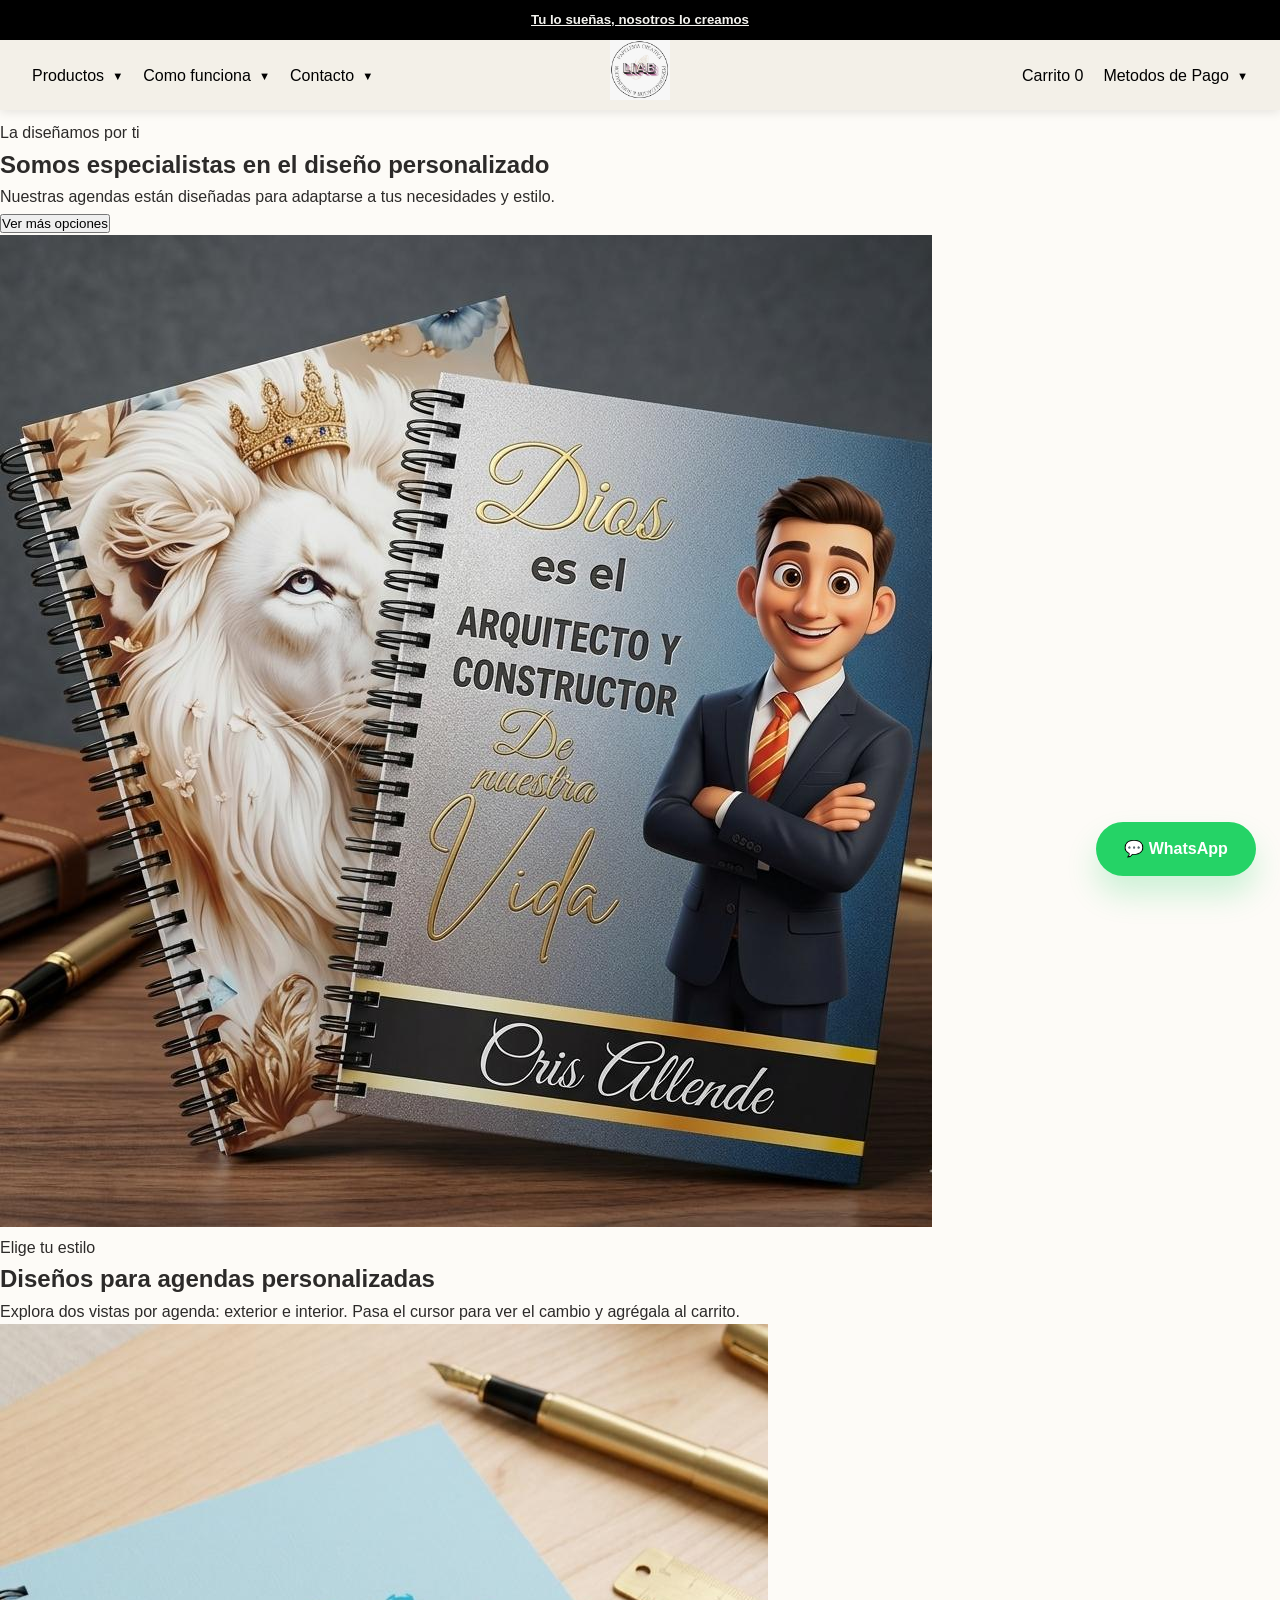
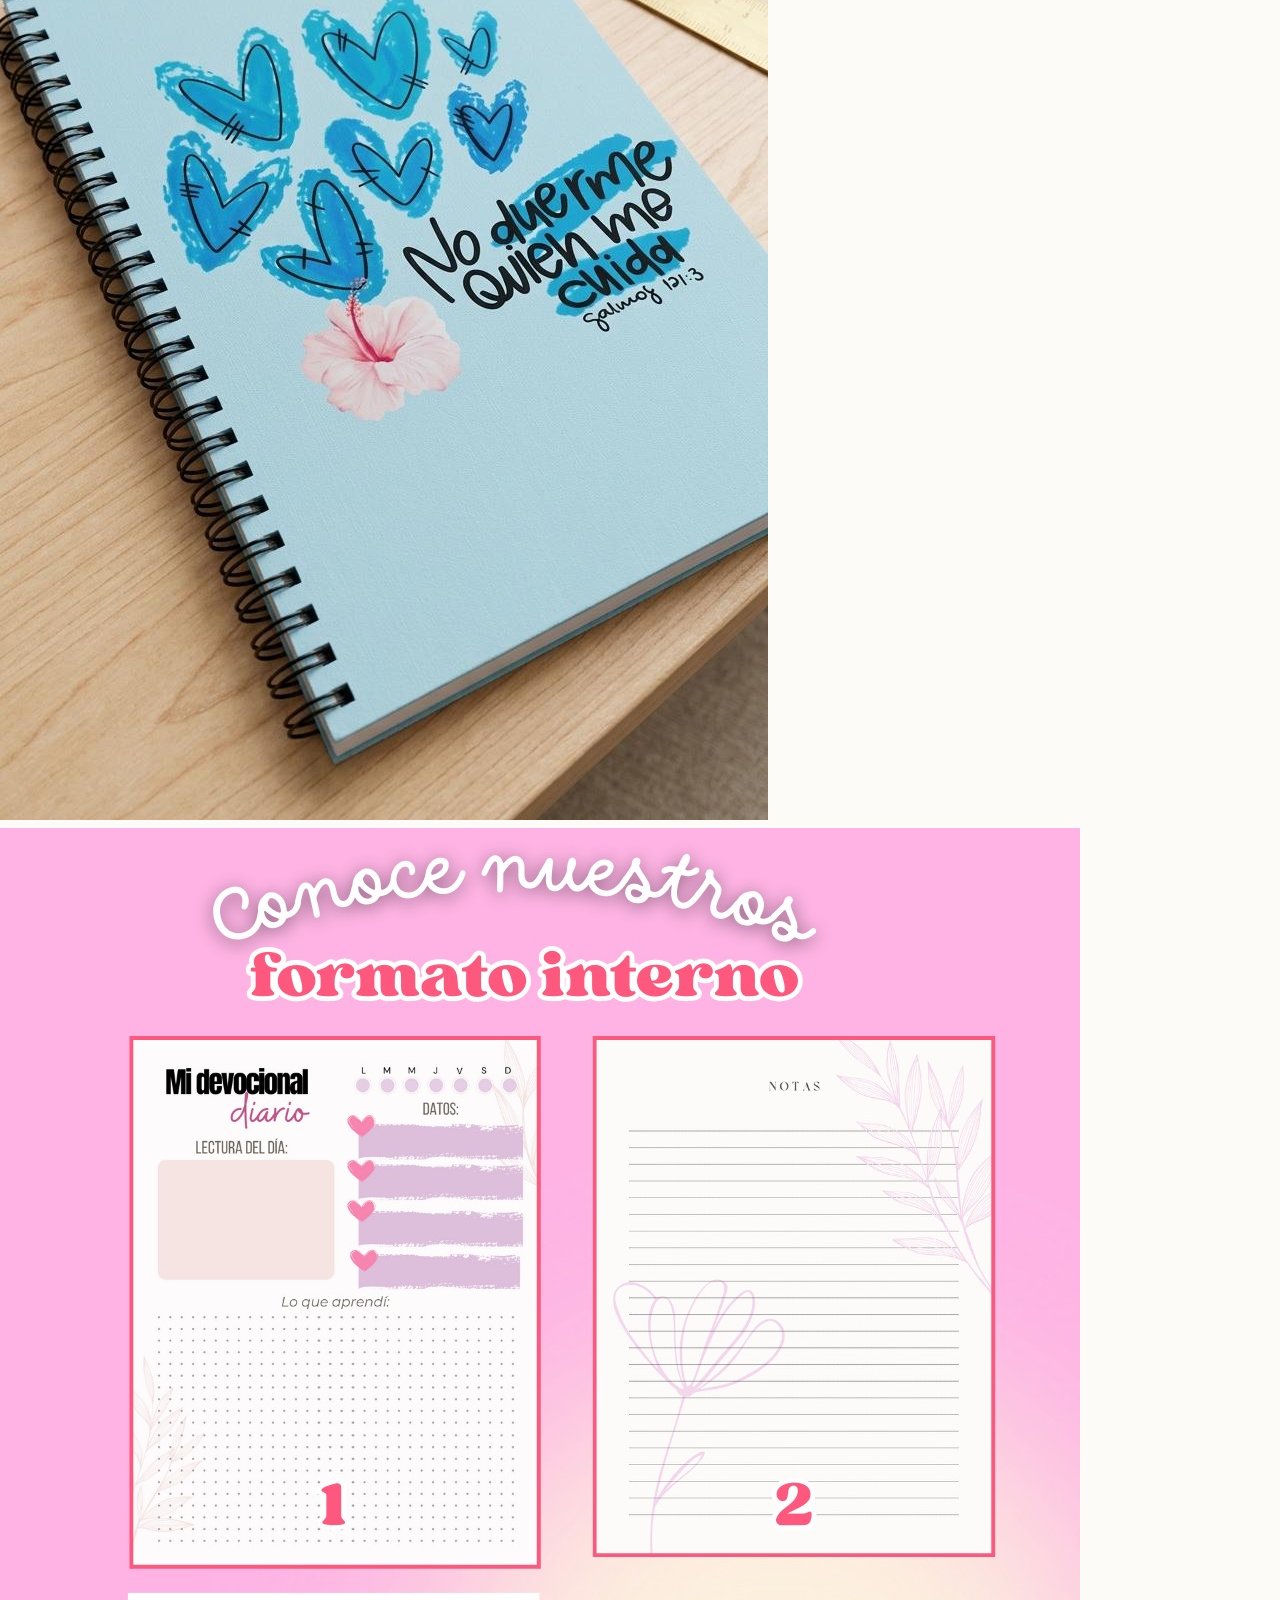
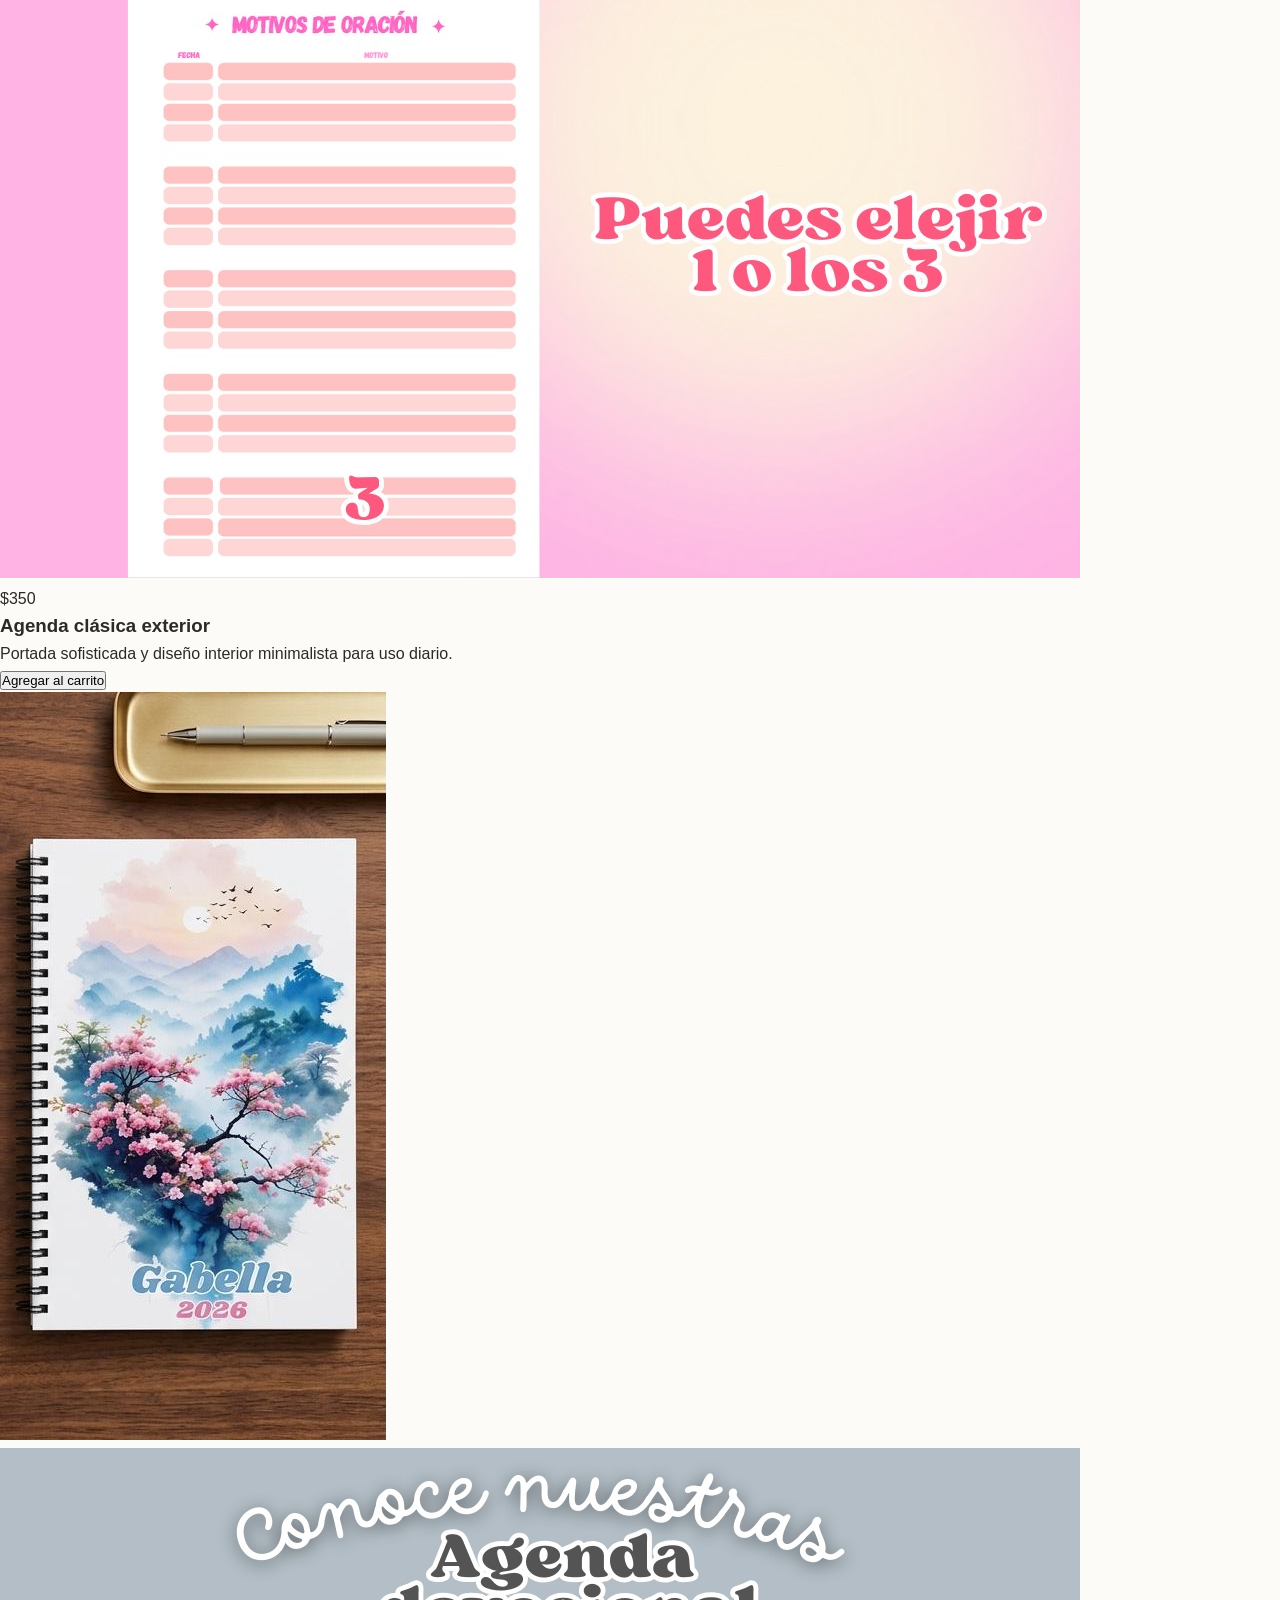
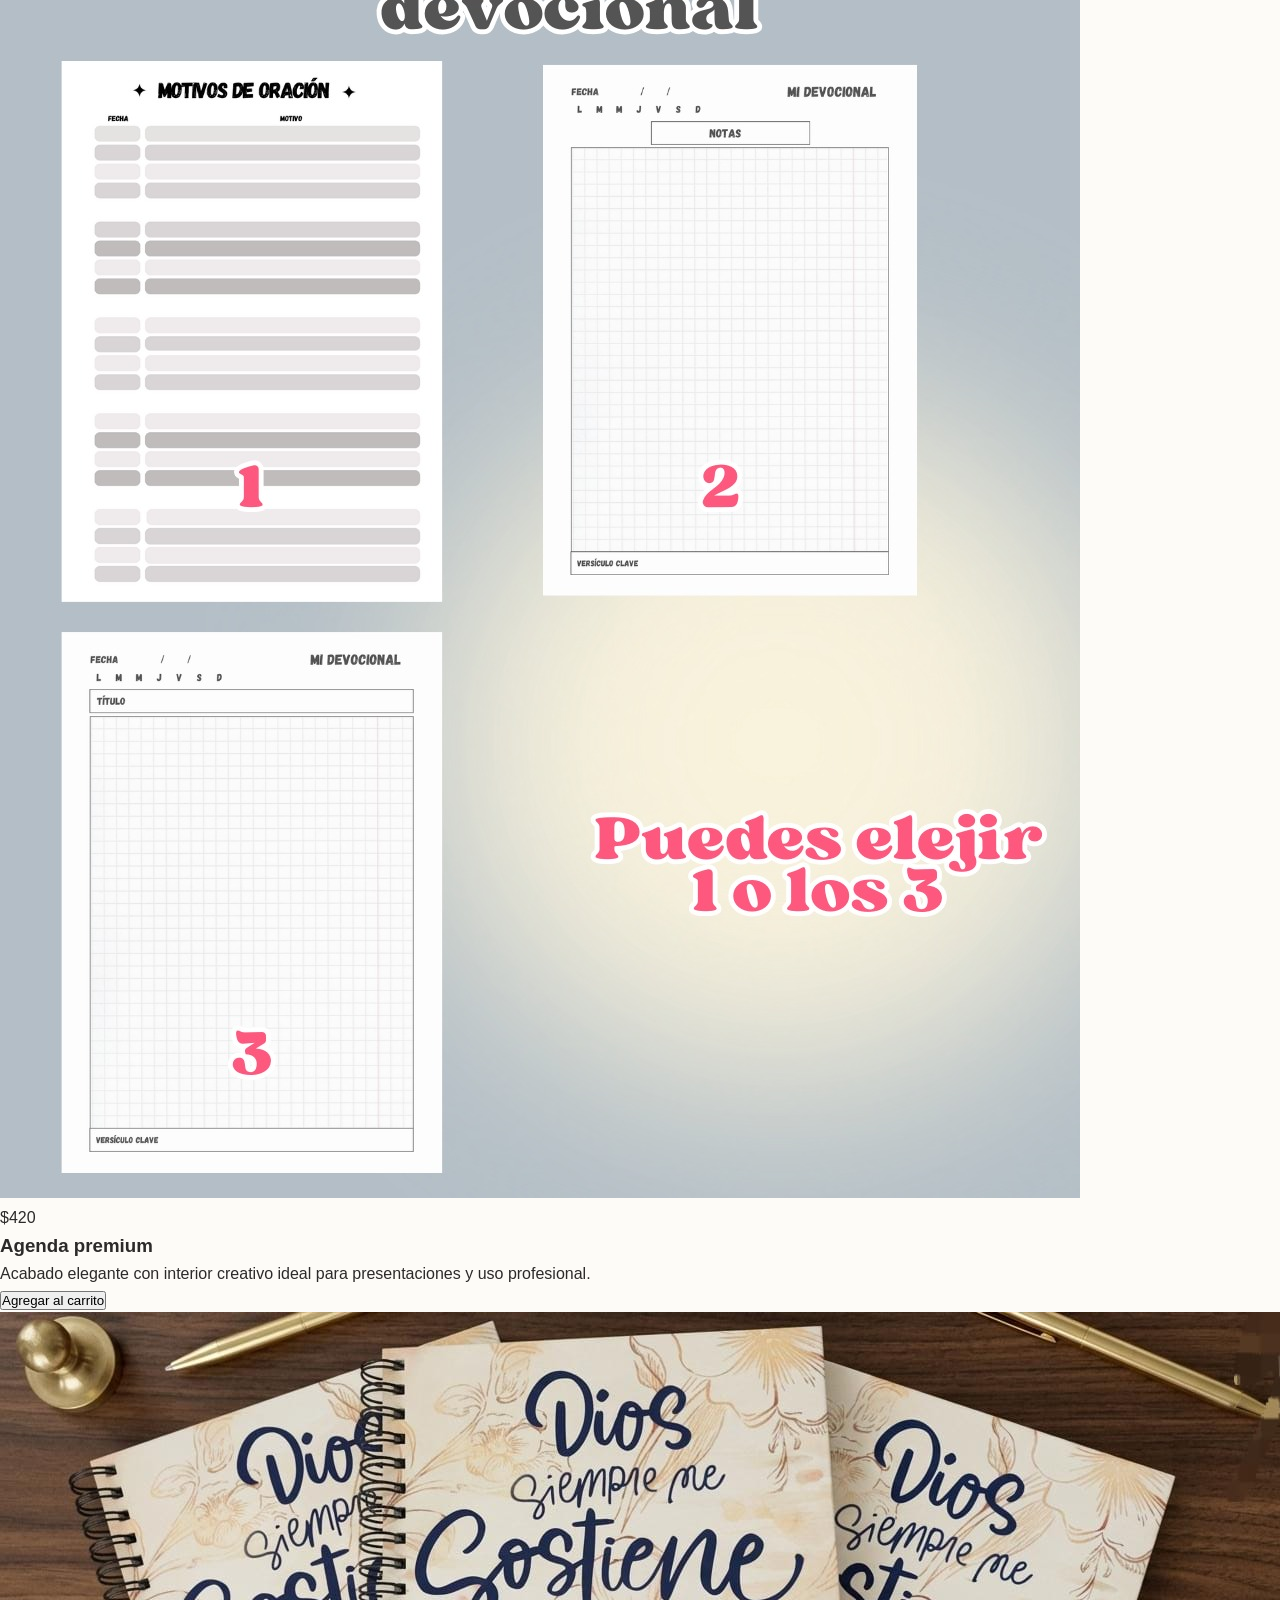
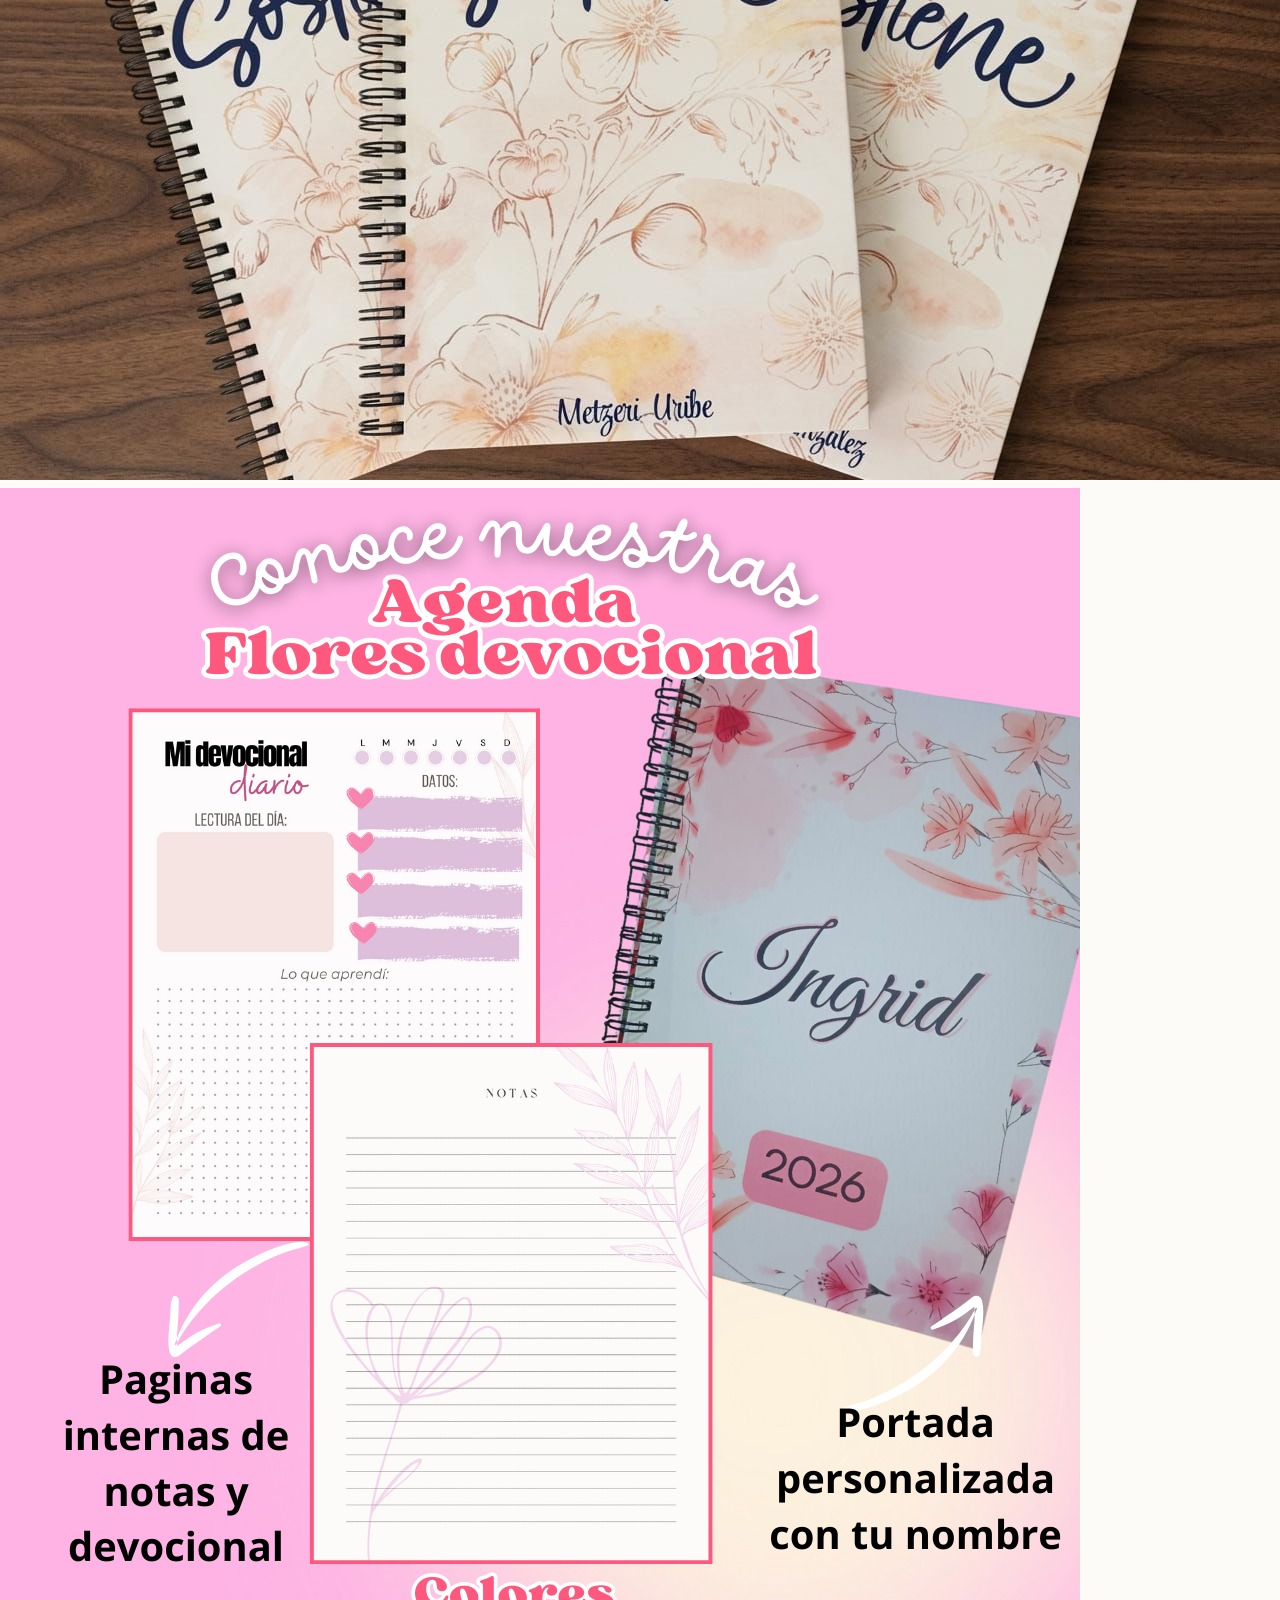
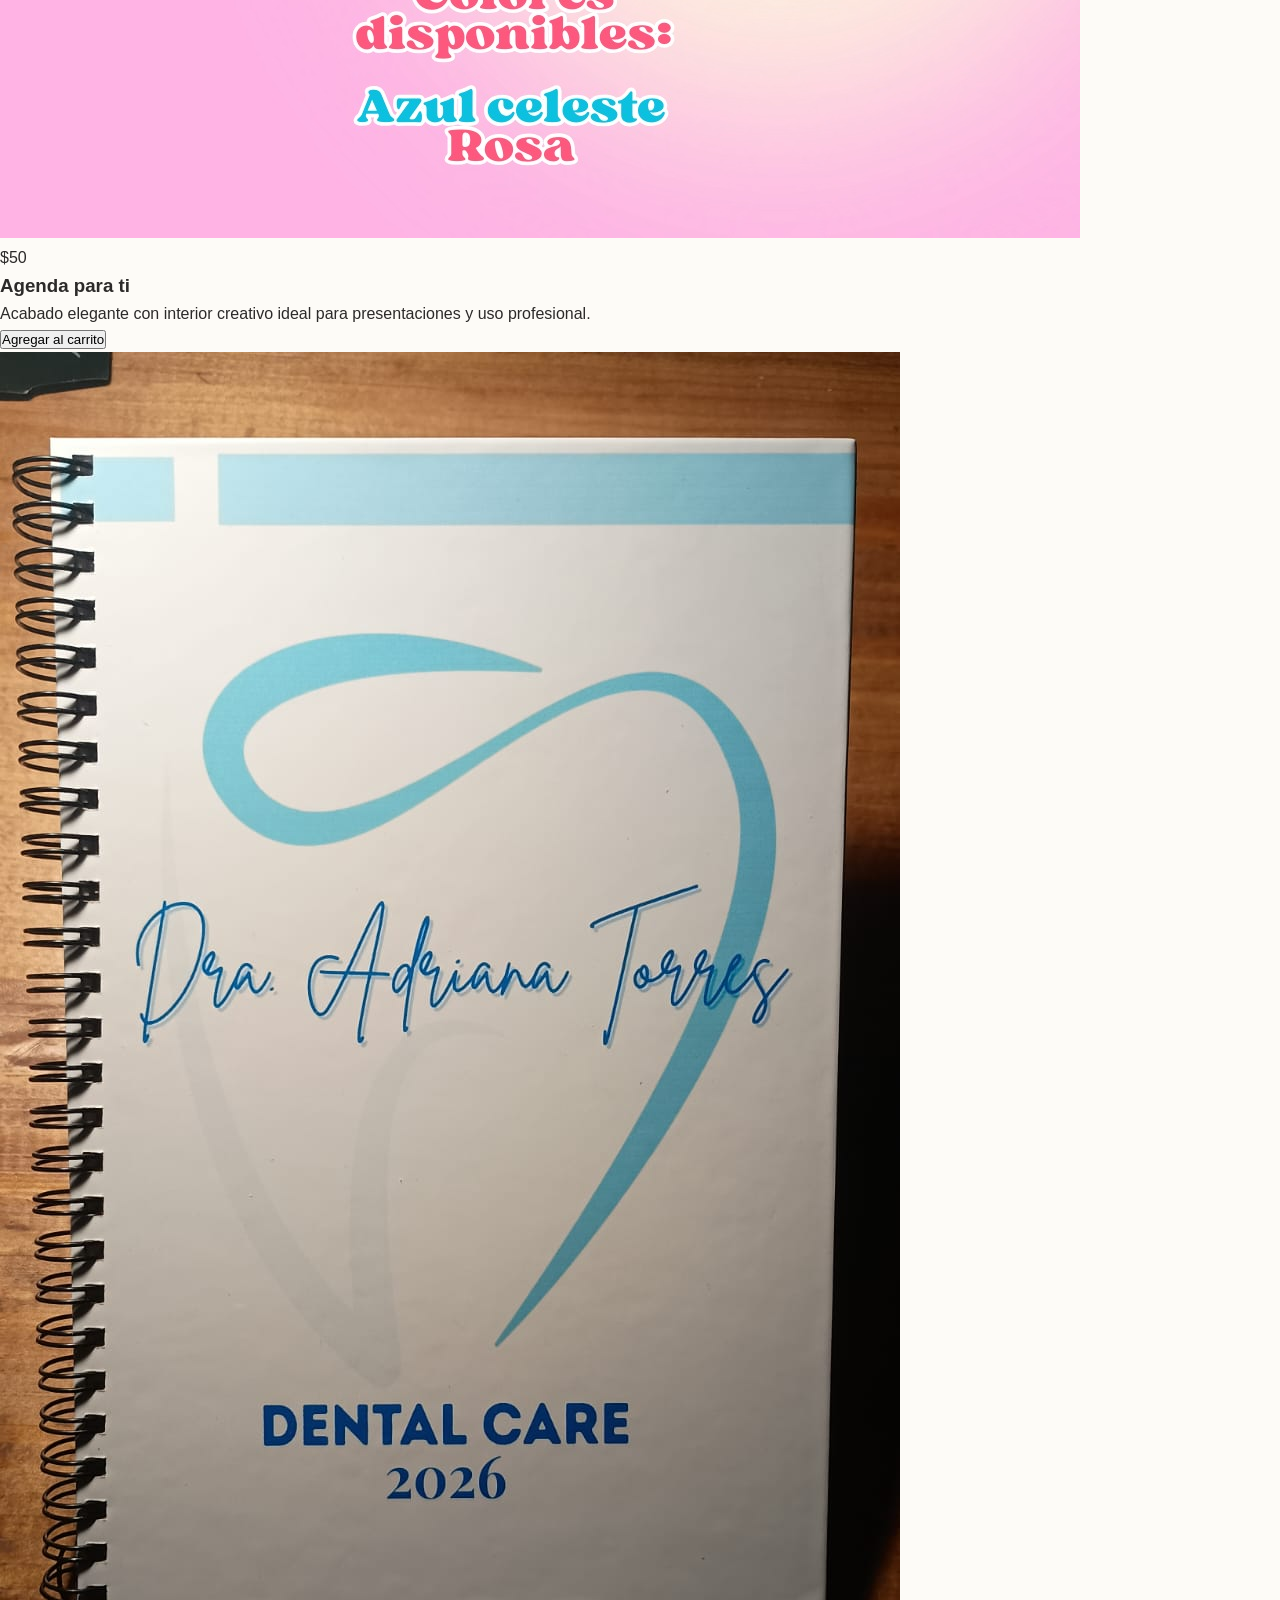
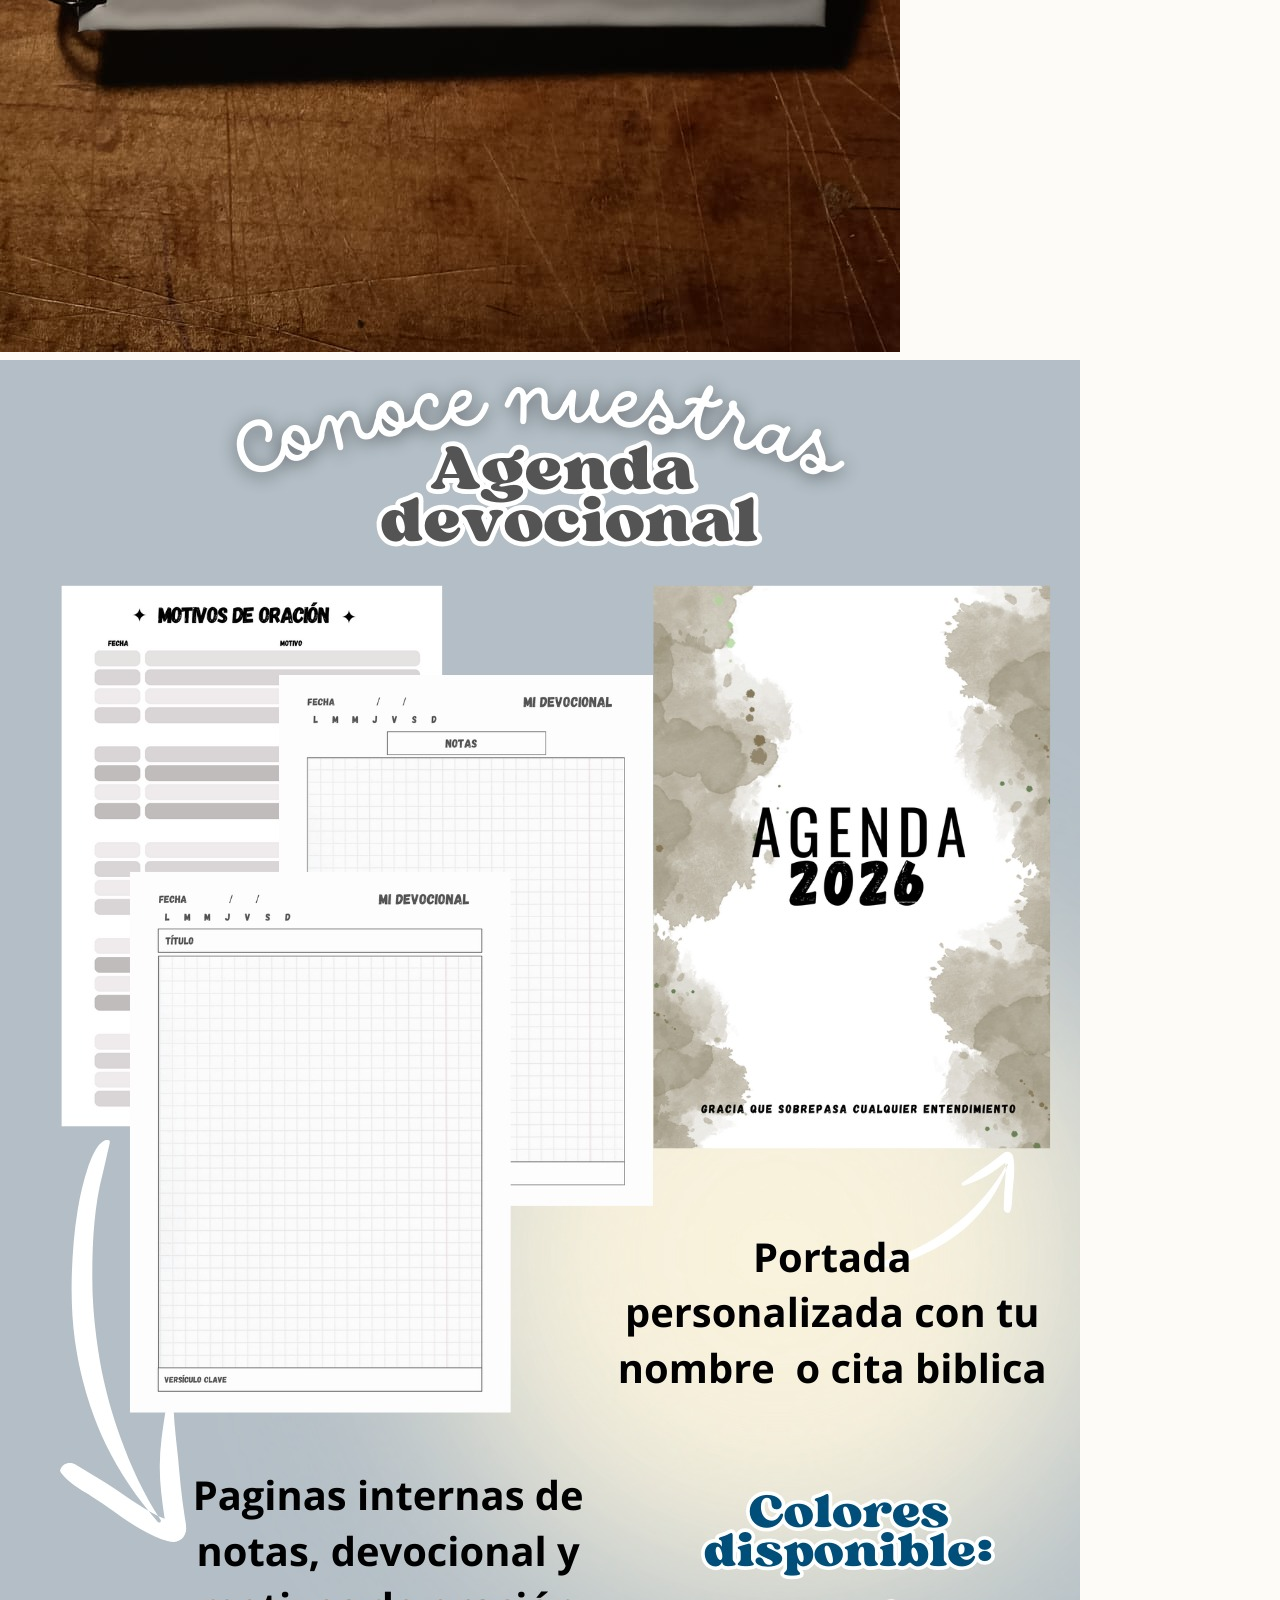
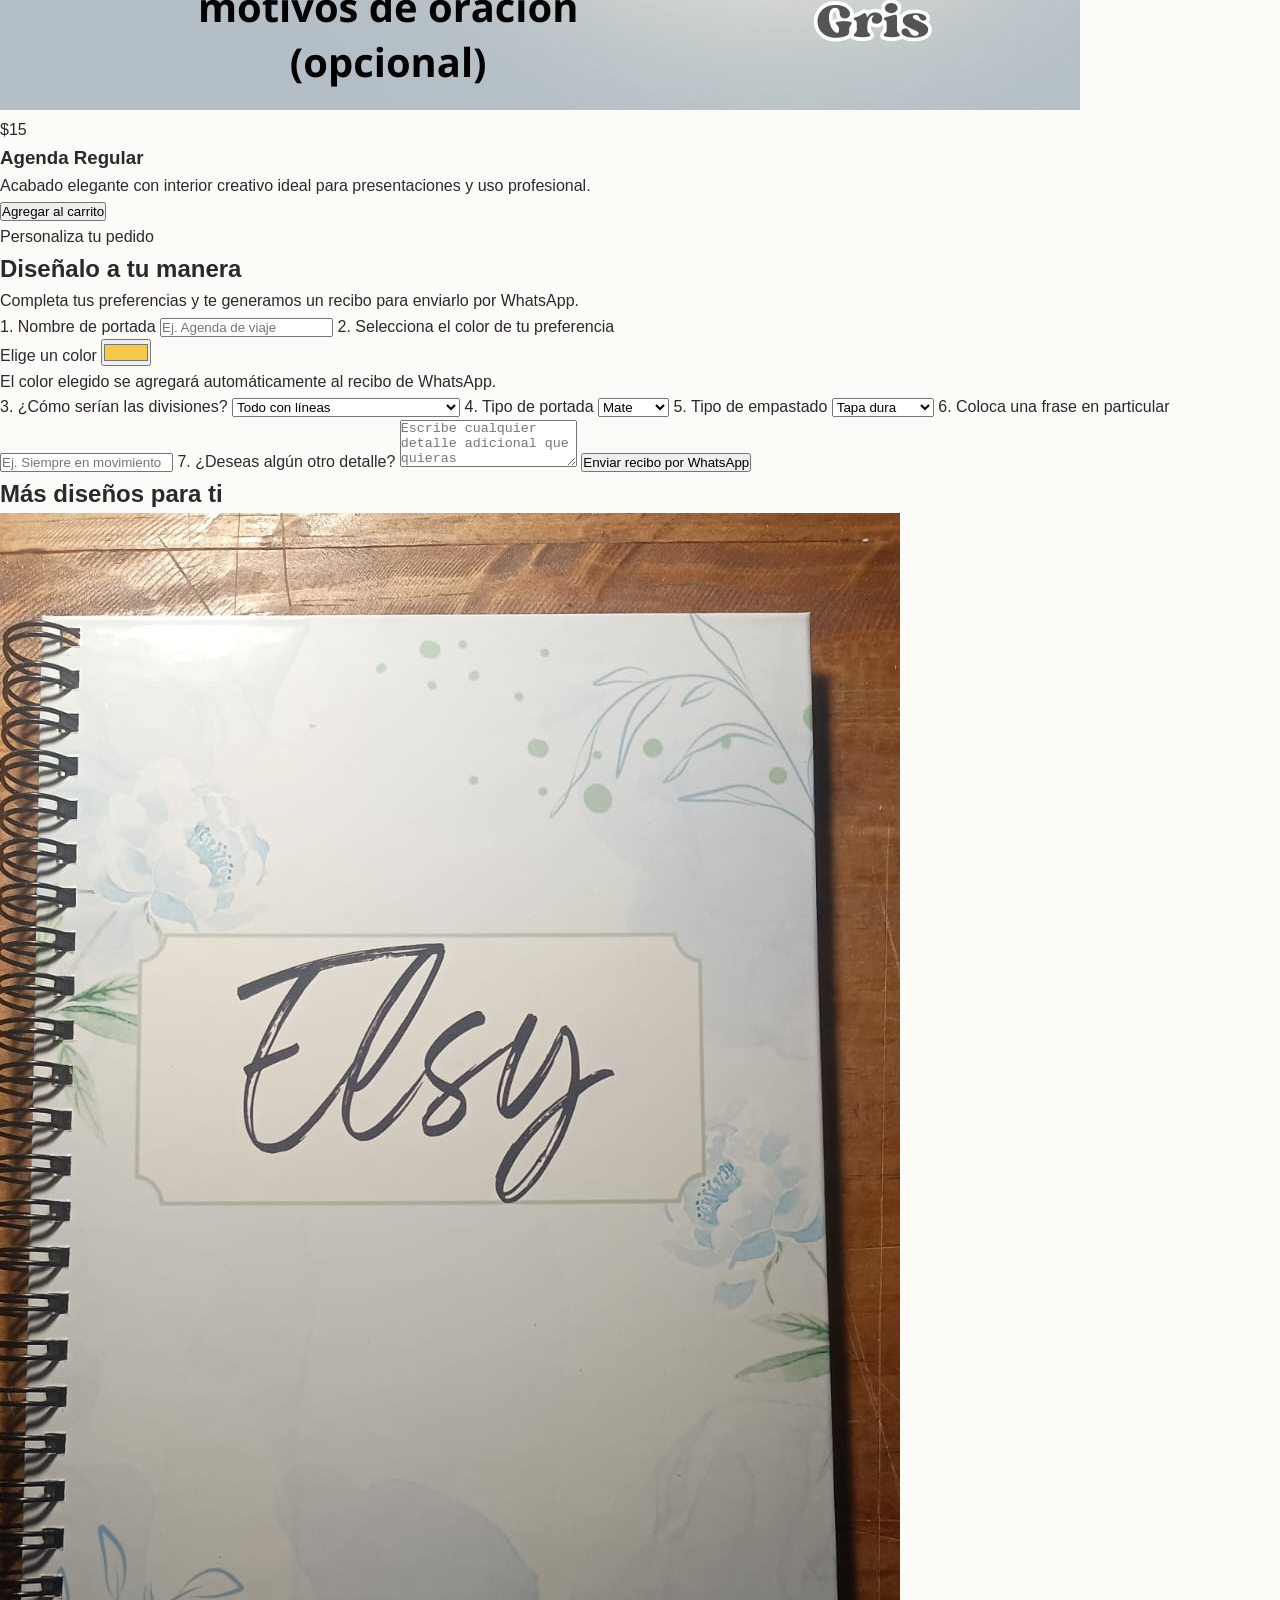
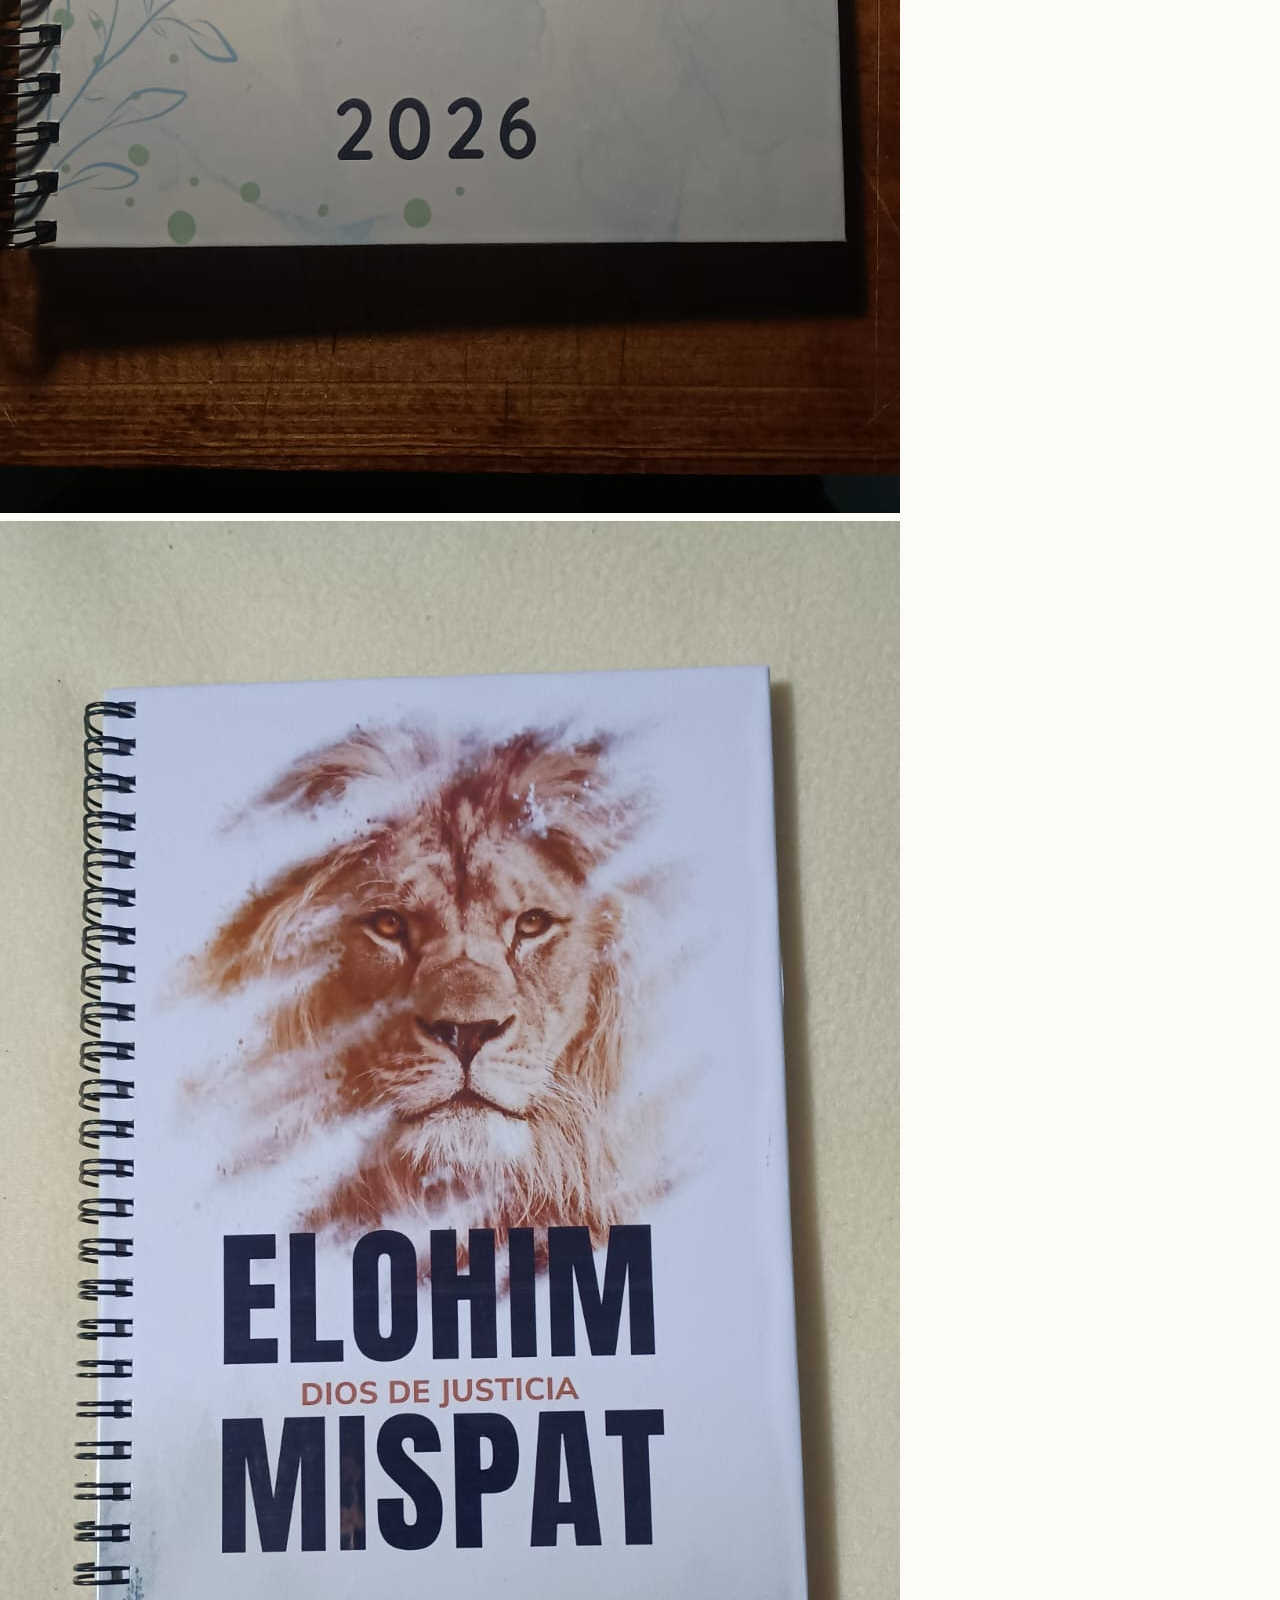
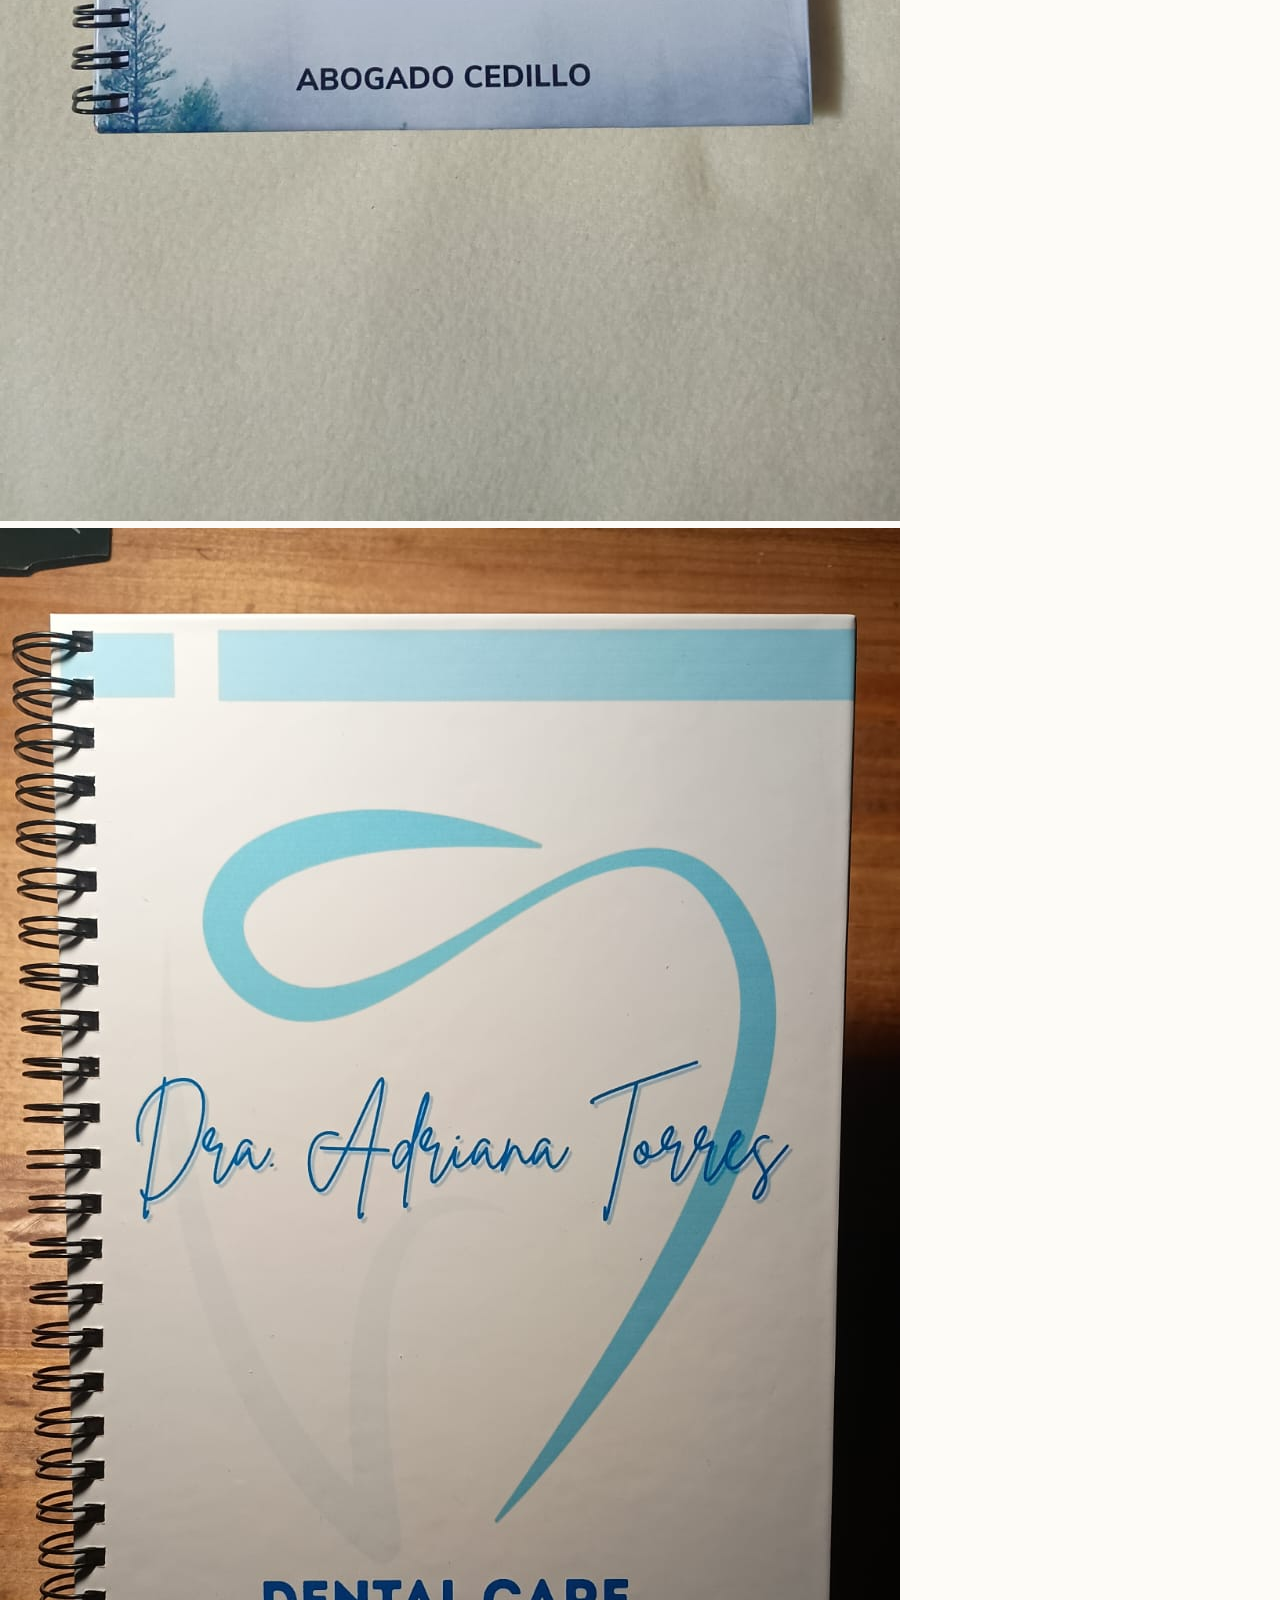
==== agendas.html @ bcb2a898 "Add files via upload" ====
<!DOCTYPE html>
<html lang="en">
<head>
    <meta charset="UTF-8">
    <meta name="viewport" content="width=device-width, initial-scale=1.0">
    <title>Tienda Liab-Agendas</title>
    <link rel="stylesheet" href="style.css">
    <link rel="icon" type="image/x-icon" href="imagen/logo tienda.jpeg">
</head>
<body>

    <section class="envio">
        <h5><u>Tu lo sueñas, nosotros lo creamos</u></h5>
    </section>
    <header>
        <nav class="navbar">
            <ul class="nav-menu nav-left">
                <li class="dropdown">
                    <a href="" class="dropdown-toggle">Productos</a>
                    <ul class="dropdown-menu">
                        <li><a href="agendas.html">Agenda</a></li>
                        <li><a href="">Tazas</a></li>
                        <li><a href="">Bolsos  tipo totter</a></li>
                        <li><a href="">Sobres</a></li>
                        <li><a href="">Playeras</a></li>
                        <li><a href="">Rompecabezas</a></li>
                        <li><a href="">Termos</a></li>
                        <li><a href="">Llaveros</a></li>
                        <li><a href="">folders</a></li>
                        <li><a href="">Producto</a></li>
                        <li><a href="">Entres Otras cosas</a></li>
                        
                    </ul>
                </li>

                <li class="dropdown">
                    <a href="" class="dropdown-toggle">Como funciona</a>
                    <ul class="dropdown-menu">
                        <li><a href="">Preguntas frecuentes</a></li>
                        <li><a href="">Cómo comprar</a></li>
                        <li><a href="">Productos</a></li>
                        <li><a href=""></a></li>
                    </ul>
                </li>

                <li class="dropdown">
                    <a href="" class="dropdown-toggle">Contacto</a>
                    <ul class="dropdown-menu">
                        <li><a href="">Productos</a></li>
                        <li><a href="">Redes sociales</a></li>
                        <li><a href="">Contactanos</a></li>
                    </ul>
                </li>
            </ul>

            <button class="menu-toggle" aria-label="Abrir menú">☰</button>

            <div class="nav-logo">
                <a href="index.html"><img src="imagen/logo tienda.jpeg" alt=""></a>
            </div>

            <ul class="nav-menu nav-right">
                <li class="dropdown">
                    <a href="#carrito" onclick="mostrarCarrito()"><i class="fas fa-shopping-cart"></i> Carrito <span id="cart-count" class="cart-count">0</span></a></li>
                </li>

                <li class="dropdown">
                    <a href="" class="dropdown-toggle">Metodos de Pago</a>
                    <ul class="dropdown-menu">
                        <li><a href="">Paypal</a></li>
                        <li><a href="">Tarjeta de credito</a></li>
                        <li><a href="">transferencia bancaria</a></li>
                    </ul>
                </li>
            </ul>
        </nav>
    </header>

    <section class="hero" id="inicio">
            <div class="hero-content">
                <p>La diseñamos por ti</p>
                <h1>Somos especialistas en el diseño personalizado</h1>
                <p>Nuestras agendas están diseñadas para adaptarse a tus necesidades y estilo.</p>
                <button type="button" onclick="document.getElementById('diseñalo-a-tu-manera').scrollIntoView({behavior:'smooth'})">Ver más opciones</button>
            </div>
            <div class="hero-image">
                <img src="imagen/portada agendas.jpeg" alt="Portada de agendas">
            </div>
    </section>
    
    <section class="agenda-custom-section" id="diseñalo-a-tu-manera">
        <div class="agenda-layout">
            <article class="agenda-showcase-card">
                <div class="section-heading">
                    <p class="eyebrow">Elige tu estilo</p>
                    <h2>Diseños para agendas personalizadas</h2>
                    <p>Explora dos vistas por agenda: exterior e interior. Pasa el cursor para ver el cambio y agrégala al carrito.</p>
                </div>

                <div class="agenda-cards-grid">
                    <article class="agenda-card">
                        <div class="agenda-visual">
                            <img class="agenda-front" src="imagen/agen1.jpeg" alt="Diseño exterior de agenda">
                            <img class="agenda-back" src="imagen/t1.jpeg" alt="Diseño interior de agenda">
                        </div>
                        <div class="agenda-card-body">
                            <span class="agenda-tag">$350</span>
                            <h3>Agenda clásica exterior</h3>
                            <p>Portada sofisticada y diseño interior minimalista para uso diario.</p>
                            <button type="button" onclick="agregarAlCarrito('Agenda clásica exterior', 35)">Agregar al carrito</button>
                        </div>
                    </article>

                    <article class="agenda-card">
                        <div class="agenda-visual">
                            <img class="agenda-front" src="imagen/agen 2.jpeg" alt="Diseño exterior de agenda premium">
                            <img class="agenda-back" src="imagen/t2.jpeg" alt="Diseño interior de agenda premium">
                        </div>
                        <div class="agenda-card-body">
                            <span class="agenda-tag">$420</span>
                            <h3>Agenda premium</h3>
                            <p>Acabado elegante con interior creativo ideal para presentaciones y uso profesional.</p>
                            <button type="button" onclick="agregarAlCarrito('Agenda premium', 42)">Agregar al carrito</button>
                        </div>
                    </article>
                    <article class="agenda-card">
                        <div class="agenda-visual">
                            <img class="agenda-front" src="imagen/agen 3.jpeg" alt="Diseño exterior de agenda premium">
                            <img class="agenda-back" src="imagen/t3.jpeg" alt="Diseño interior de agenda premium">
                        </div>
                        <div class="agenda-card-body">
                            <span class="agenda-tag">$50</span>
                            <h3>Agenda para ti</h3>
                            <p>Acabado elegante con interior creativo ideal para presentaciones y uso profesional.</p>
                            <button type="button" onclick="agregarAlCarrito('Agenda para ti', 5)">Agregar al carrito</button>
                        </div>
                    </article>
                    <article class="agenda-card">
                        <div class="agenda-visual">
                            <img class="agenda-front" src="imagen/ag4.jpeg" alt="Diseño exterior de agenda premium">
                            <img class="agenda-back" src="imagen/t5.jpeg" alt="Diseño interior de agenda premium">
                        </div>
                        <div class="agenda-card-body">
                            <span class="agenda-tag">$15</span>
                            <h3>Agenda Regular</h3>
                            <p>Acabado elegante con interior creativo ideal para presentaciones y uso profesional.</p>
                            <button type="button" onclick="agregarAlCarrito('Agenda regular', 15)">Agregar al carrito</button>
                        </div>
                    </article>
                </div>
            </article>

            <aside class="agenda-form-card">
                <div class="section-heading">
                    <p class="eyebrow">Personaliza tu pedido</p>
                    <h2>Diseñalo a tu manera</h2>
                    <p>Completa tus preferencias y te generamos un recibo para enviarlo por WhatsApp.</p>
                </div>

                <form id="agenda-personalizada-form" class="custom-form" onsubmit="generarReciboPersonalizado(event)">
                    <label>1. Nombre de portada
                        <input type="text" id="nombre-portada" placeholder="Ej. Agenda de viaje" required>
                    </label>

                    <label>2. Selecciona el color de tu preferencia</label>
                    <div class="color-grid" id="color-grid">
                        <label class="color-picker-card">
                            <span>Elige un color</span>
                            <input type="color" id="color-preferencia-input" value="#F7C948" aria-label="Selector de color">
                        </label>
                    </div>
                    <p class="color-help">El color elegido se agregará automáticamente al recibo de WhatsApp.</p>
                    <input type="hidden" id="color-preferencia" value="#F7C948">

                    <label>3. ¿Cómo serían las divisiones?
                        <select id="tipo-divisiones" required>
                            <option value="Todo con líneas">Todo con líneas</option>
                            <option value="Mitad con líneas y mitad con notas">Mitad con líneas y mitad con notas</option>
                            <option value="Todo con notas">Todo con notas</option>
                        </select>
                    </label>

                    <label>4. Tipo de portada
                        <select id="tipo-portada" required>
                            <option value="Mate">Mate</option>
                            <option value="Brillante">Brillante</option>
                        </select>
                    </label>

                    <label>5. Tipo de empastado
                        <select id="tipo-empastado" required>
                            <option value="Tapa dura">Tapa dura</option>
                            <option value="Tapa brillante">Tapa brillante</option>
                        </select>
                    </label>

                    <label>6. Coloca una frase en particular
                        <input type="text" id="frase-portada" placeholder="Ej. Siempre en movimiento" required>
                    </label>

                    <label>7. ¿Deseas algún otro detalle?
                        <textarea id="detalle-extra" rows="3" placeholder="Escribe cualquier detalle adicional que quieras"></textarea>
                    </label>

                    <button type="submit" class="submit-btn">Enviar recibo por WhatsApp</button>
                </form>
            </aside>
        </div>
    </section>

    <section class="carrusel">
            <h2>Más diseños para ti</h2>
            <div class="carrusel-container">
                <div class="carrusel-track">
                    <div class="carrusel-group">
                        <img src="imagen/ag1.jpeg" alt="Marca 1">
                        <img src="imagen/ag2.jpeg" alt="Marca 2">
                        <img src="imagen/ag4.jpeg" alt="Marca 3">
                        <img src="imagen/ag7.jpeg" alt="marca 4">
                        <img src="imagen/aga10.jpeg" alt="marca 5">
                        <img src="imagen/agen 2.jpeg" alt="marca 6">
                        <img src="imagen/agen 3.jpeg" alt="marca 7">
                        <img src="imagen/agen1.jpeg" alt="marca 8">
                        <img src="imagen/portada agendas.jpeg" alt="marca 9">
                    </div>
                    <div class="carrusel-group" aria-hidden="true">
                        <img src="imagen/ag1.jpeg" alt="Marca 1 copia">
                        <img src="imagen/ag2.jpeg" alt="Marca 2 copia">
                        <img src="imagen/ag4.jpeg" alt="Marca 3 copia">
                        <img src="imagen/ag7.jpeg" alt="marca 4 copia">
                        <img src="imagen/aga10.jpeg" alt="marca 5 copia">
                        <img src="imagen/agen 2.jpeg" alt="marca 6 copia">
                        <img src="imagen/agen 3.jpeg" alt="marca 7 copia">
                        <img src="imagen/agen1.jpeg" alt="marca 8 copia">
                        <img src="imagen/portada agendas.jpeg" alt="marca 9 copia">
                    </div>
                </div>
            </div>
    </section>

    <section class="special-request-section">
        <div class="special-request-card">
            <p class="eyebrow">Haz tu solicitud</p>
            <h2>Quieres algo diferente</h2>
            <p>Describe tu idea y adjunta una imagen de referencia. El mensaje se enviará al mismo número de WhatsApp para cotizar tu diseño.</p>

            <form id="peticion-especial-form" class="custom-form" onsubmit="enviarPeticionEspecial(event)">
                <label>Cuéntanos tu petición particular
                    <textarea id="peticion-texto" rows="5" placeholder="Ej. Quiero una agenda con tema floral, con espacio para notas y una portada con letras doradas" required></textarea>
                </label>

                <label>Sube una imagen de referencia
                    <input type="file" id="peticion-imagen" accept="image/*">
                </label>
                <p id="archivo-seleccionado" class="file-note">Ningún archivo seleccionado.</p>

                <button type="submit" class="submit-btn">Enviar petición por WhatsApp</button>
            </form>
        </div>
    </section>

    <footer class="professional-footer" id="footer">
        <div class="footer-content">
            <div class="footer-section">
                <h3>Tiendas Liab</h3>
                <p>Todo en estamapados</p>
                <div class="social-links">
                    <a href="#" class="social-link">Facebook</a>
                    <a href="#" class="social-link">Tiktok</a>
                    <a href="https://www.instagram.com/liab_sublipaper?utm_source=ig_web_button_share_sheet&igsh=ZDNlZDc0MzIxNw==" class="social-link">Instagram</a>
                </div>
            </div>
            <div class="footer-section">
                <h3>Enlaces Rápidos</h3>
                <ul>
                    <li><a href="">Inicio</a></li>
                    <li><a href="#promociones">Productos</a></li>
                    <li><a href="#damas">Cómo funciona</a></li>
                    <li><a href="#caballeros">Métodos de Pago</a></li>
                    <li><a href="#carrito" onclick="mostrarCarrito()"><i class="fas fa-shopping-cart"></i> Carrito <span id="cart-count" class="cart-count">0</span></a></li>
                    <li><a href="#footer">Contacto</a></li>
                </ul>
            </div>
            <div class="footer-section">
                <h3>Contacto</h3>
                <ul>
                    <li>📞 +52(4433717845)</li>
                    <li>✉️ @gmail.com</li>
                    <li>📍 Queretaro</li>
                    <li>🕒 Lun-Vie: 9AM-6PM</li>
                </ul>
            </div>
            <div class="footer-section">
                <h3>Newsletter</h3>
                <p>Suscríbete para recibir ofertas exclusivas</p>
                <form class="newsletter-form">
                    <input type="email" placeholder="Tu email" required>
                    <button type="submit">Suscribirse</button>
                </form>
            </div>
        </div>
        <div class="footer-bottom">
            <p>&copy; 2026. todos los derechos reservados | <a href="#">Política de Privacidad</a> | <a href="#">Términos de Servicio</a></p>
        </div>
    </footer>

    <div id="carrito-panel">
        <div class="carrito-content">
            <button class="close-carrito" onclick="cerrarCarrito()">×</button>
            <h2>Carrito de Compras</h2>
            <div id="carrito-items"></div>
            <div class="carrito-footer">
                <label for="direccion-envio">Dirección de envío</label>
                <textarea id="direccion-envio" placeholder="Ingresa tu dirección"></textarea>
                <div class="carrito-total" id="carrito-total">$0.00</div>
                <div class="carrito-actions">
                    <button type="button" onclick="generarRecibo()">Enviar por WhatsApp</button>
                    <button type="button" onclick="vaciarCarrito()">Vaciar carrito</button>
                </div>
            </div>
        </div>
    </div>

    <a href="https://wa.me/524433717845?text=Hola%20quiero%20hacer%20una%20compra" class="whatsapp-float" target="_blank" rel="noopener noreferrer">💬 WhatsApp</a>

    <script src="script.js"></script>
</body>
</html>
---- style.css ----
* {
    margin: 0;
    padding: 0;
    box-sizing: border-box;
}

html {
    scroll-behavior: smooth;
}

:root {
    --color-fondo: #fdfbf7;
    --color-barra: #f3efe7ee; 
    --color-texto: #2c2a29;
    --color-resaltar: #f5d6ce;
    --color-cta: #ff7b80;
    --color-card: #f4f3ef;
    --color-cta-text: #000000;
    --color-hover: #e8c5c8;
    --color-enlaces: #5d4e60;
    --color-enlaces-hover: #28c709;
    --color-etiquetas: #e2f0cb;
}

body {
    font-family: 'Arial', sans-serif;
    line-height: 1.6;
    color: var(--color-texto);
    background-color: var(--color-fondo);
    padding-top: 120px;
}

.container {
    max-width: 1200px;
    margin: 0 auto;
    padding: 0 20px;
}

.envio {
    background-color: var(--color-cta-text);
    display: flex;
    color: var(--color-card);
    justify-content: center;
    align-items: center;
    text-align: center;
    height: 40px;
    position: fixed;
    top: 0;
    left: 0;
    width: 100%;
    z-index: 200;
    padding: 0 20px;
    transition: transform 0.3s ease;
}

.envio.oculto {
    transform: translateY(-100%);
}

/* Contenedor Principal de la Barra de Navegación */
.navbar {
    display: flex;
    justify-content: space-between;
    align-items: center;
    background-color: var(--color-barra);
    padding: 0 2rem;
    height: 70px;
    position: relative;
    box-shadow: 0 2px 10px rgba(0, 0, 0, 0.1);
    flex-wrap: wrap;
    row-gap: 0.75rem;
}

/* Estilos de las listas (Menús) */
.nav-menu {
    list-style: none;
    display: flex;
    align-items: center;
    gap: 20px;
    flex: 1; /* Permite que los bloques izquierdo y derecho ocupen espacio equitativo */
    flex-wrap: wrap;
}

.nav-left {
    justify-content: flex-start;
}

.nav-right {
    justify-content: flex-end;
}

/* Enlaces principales */
.nav-menu a, .nav-logo a {
    color: black;
    text-decoration: none;
    font-size: 1rem;
    transition: color 0.3s ease;
}

.nav-menu a:hover {
    color: var(--color-enlaces-hover);
}

/* Estilo del Logo (Centro) */
.menu-toggle {
    display: none;
    background: transparent;
    border: 2px solid var(--color-texto);
    color: var(--color-texto);
    border-radius: 12px;
    padding: 0.55rem 0.9rem;
    font-size: 1.2rem;
    cursor: pointer;
    transition: background 0.3s ease, transform 0.2s ease;
}

.menu-toggle:hover,
.menu-toggle:focus {
    background: rgba(0, 0, 0, 0.06);
}

.nav-logo {
    text-align: center;
    flex: 0 0 auto; /* Evita que el logo se encoja o crezca de más */
}

.nav-logo img {
    height: 60px;
    width: 100px;
    object-fit: contain;
}

.nav-logo a {
    font-size: 1.6rem;
    font-weight: bold;
    letter-spacing: 1px;
}

/* --- SISTEMA DESPLEGABLE (DROPDOWN) --- */

/* Contenedor del menú interactivo */
.dropdown {
    position: relative;
    height: 100%;
    display: flex;
    align-items: center;
}

/* Flecha indicadora para los desplegables */
.dropdown-toggle::after {
    content: ' ▼';
    font-size: 0.7rem;
    margin-left: 5px;
    vertical-align: middle;
}

/* Menú oculto por defecto */
.dropdown-menu {
    display: none;
    position: absolute;
    top: 100%; /* Se despliega justo debajo de la barra */
    left: 0;
    background-color: var(--color-barra);
    min-width: auto;
    list-style: none;
    box-shadow: none;
    border-radius: 0;
    z-index: 1000;
    padding: 0.75rem;
    gap: 0.5rem;
    flex-wrap: nowrap;
    overflow-x: auto;
    white-space: nowrap;
}

/* Ajuste fino para el menú desplegable de la derecha (para que no se corte en la pantalla) */
.nav-right .dropdown-menu {
    left: auto;
    right: 0;
}

/* Enlaces de los submenús */
.dropdown-menu li {
    margin: 0;
}

.dropdown-menu li a {
    display: block;
    padding: 10px 14px;
    font-size: 0.9rem;
    border: none;
    border-bottom: none;
    background: transparent;
}

.dropdown-menu li:last-child a {
    border-bottom: none;
}

.dropdown-menu li a:hover {
    background-color: rgba(0,0,0,0.08);
    color: var(--color-enlaces-hover);
}

/* Mostrar el menú al pasar el cursor (Hover) */
.dropdown:hover .dropdown-menu {
    display: flex;
}

.slider-contenedor {
    position: relative;
    width: 100%;
    height: calc(100vh - 120px); /* Ajusta al alto visible debajo de la barra fija */
    overflow: hidden;
}

.slide {
    position: absolute;
    top: 0;
    left: 0;
    width: 100%;
    height: 100%;
    opacity: 0;
    transition: opacity 1s ease-in-out; /* Duración de la transición */
}

.slide img {
    width: 100%;
    height: 100%;
    object-fit: cover; /* Ajusta la imagen sin deformarla */
    object-position: center;
}

.slide.active {
    opacity: 1;
}

/* Efecto de desvanecimiento */
.fade {
    animation-name: fade;
    animation-duration: 1.5s;
}

@keyframes fade {
    from { opacity: .4 }
    to { opacity: 1 }
}

.gallery-section {
    padding: 2rem 20px 4rem;
    max-width: 1200px;
    margin: 0 auto;
}

.gallery-section h2 {
    font-size: 2rem;
    margin-bottom: 1.5rem;
    color: var(--color-texto);
}

.product-grid {
    display: grid;
    grid-template-columns: repeat(auto-fit, minmax(220px, 1fr));
    gap: 1rem;
}

.product-card {
    display: block;
    position: relative;
    overflow: hidden;
    border: 1px solid rgba(0,0,0,0.08);
    transition: transform 0.25s ease, box-shadow 0.25s ease;
}

.product-card:hover {
    transform: translateY(-4px);
    box-shadow: 0 16px 40px rgba(0,0,0,0.1);
}

.product-card img {
    width: 100%;
    height: 460px;
    object-fit: cover;
    display: block;
}

.product-label {
    position: absolute;
    top: 12px;
    left: 12px;
    background-color: var(--color-cta);
    color: var(--color-cta-text);
    font-size: 0.9rem;
    padding: 0.5rem 0.75rem;
    border-radius: 99px;
    z-index: 10;
    letter-spacing: 0.02em;
}

/* Header fijado dinámicamente: empieza debajo de .envio y sube al hacer scroll */
header {
    position: fixed;
    top: 40px; /* misma altura que .envio para quedar justo debajo */
    left: 0;
    width: 100%;
    z-index: 150;
    transition: top 0.25s ease;
}

/* Cuando el header sube al tope, la clase inline cambiará el top a 0 (manejado por script.js) */

/* Ajuste visual cuando la barra queda fija arriba */
.navbar--fixed {
    position: relative; /* la estructura interna se mantiene */
    box-shadow: 0 4px 12px rgba(0,0,0,0.12);
}

.navbar.nav-open .nav-menu {
    display: flex;
}

/* Estilos generales de la sección */
.scroll-section {
  padding: 100px 20px;
  min-height: 100vh;
  display: flex;
  align-items: center;
  justify-content: center;
  overflow: hidden; /* Evita barras de desplazamiento horizontales */
}

.container1 {
  display: flex;
  flex-direction: row;
  align-items: center;
  justify-content: space-between;
  max-width: 1200px;
  width: 100%;
  gap: 50px;
}

/* Estado inicial: Elementos invisibles */
.reveal-img, .reveal-text {
  opacity: 0;
  transition: all 1s ease-out; /* Duración y tipo de animación */
}

/* Estados de desplazamiento iniciales */
.reveal-img {
  transform: translateX(-100px); /* Oculta a la izquierda */
  flex: 1;
  max-width: 50%;
  height: 80vh;
}

.reveal-text {
  transform: translateX(100px); /* Oculta a la derecha */
  flex: 1;
  font-size: 2.5rem;
}

/* Estado final: Elementos visibles en su lugar (Agregado por JS) */
.reveal-img.active,
.reveal-text.active {
  opacity: 1;
  transform: translateX(0);
}

/* Adaptable a móviles */
@media (max-width: 980px) {
  .navbar {
    padding: 0.75rem 1rem;
  }

  .nav-menu {
    display: none;
    width: 100%;
    flex-direction: column;
    gap: 0.5rem;
    padding: 0.5rem 0;
    background: var(--color-barra);
    border-radius: 16px;
  }

  .navbar.nav-open .nav-menu {
    display: flex;
  }

  .menu-toggle {
    display: inline-flex;
    align-items: center;
    justify-content: center;
  }

  .nav-logo {
    order: 2;
  }

  .nav-left,
  .nav-right {
    justify-content: center;
    width: 100%;
  }

  .nav-menu a,
  .dropdown-toggle {
    width: 100%;
    padding: 0.75rem 1rem;
    border-radius: 12px;
    background: rgba(255,255,255,0.9);
  }

  .dropdown {
    width: 100%;
  }

  .dropdown-menu {
    position: static;
    display: none;
    width: 100%;
    white-space: normal;
    padding-left: 1rem;
    flex-direction: column;
    gap: 0.25rem;
    margin-top: 0.25rem;
    background: transparent;
  }

  .dropdown:hover .dropdown-menu,
  .dropdown:focus-within .dropdown-menu {
    display: flex;
  }
}

@media (max-width: 768px) {
  body {
    padding-top: 140px;
  }

  .navbar {
    align-items: stretch;
    height: auto;
  }

  .slider-contenedor {
    height: 55vh;
  }

  .product-card img {
    height: 280px;
  }

  .gallery-section {
    padding: 1.5rem 16px 3rem;
  }

  .container1 {
    flex-direction: column;
    text-align: center;
    gap: 30px;
  }

  .reveal-img,
  .reveal-text {
    max-width: 100%;
  }

  .reveal-img {
    height: auto;
    max-height: 320px;
  }

  .reveal-text {
    font-size: 1.5rem;
  }

  .comentarios {
    flex-direction: column;
    padding: 40px 20px;
  }

  .footer-content {
    flex-direction: column;
    align-items: stretch;
    gap: 20px;
  }

  .whatsapp-float {
    right: 16px;
    left: auto;
    width: auto;
    min-width: auto;
    padding: 12px 16px;
  }
}

#faq {
    padding: 80px 0;
    background-color: var(--color-fondo);
}

#faq h2 {
    text-align: center;
    margin-bottom: 3rem;
    font-size: 2.5rem;
    color: var(--color-texto);
}

.faq-item {
    max-width: 800px;
    margin: 0 auto 2rem;
    border-bottom: 1px solid #ddd;
    padding-bottom: 1rem;
}

.faq-item h3 {
    color: var(--color-texto);
    cursor: pointer;
    margin-bottom: 0.5rem;
}

.faq-item p {
    display: none;
    margin-top: 0.5rem;
}

.comentarios {
    padding: 50px 0;
    background-color: #ffffff;
    text-align: center;
    display:flex;
    flex-direction:row;
    justify-content:center;
}

.comentarios h2 {
    font-size: 2.5rem;
    margin-bottom: 30px;
    color: #2c3e50;
}

.comentario {
    background: #f9fbff;
    border-radius: 18px;
    border: 1px solid rgba(0, 0, 0, 0.08);
    padding: 24px;
    margin: 0 auto 18px;
    max-width: 760px;
    box-shadow: 0 14px 28px rgba(0, 0, 0, 0.06);
}

.comentario p {
    margin: 0.5rem 0;
    color: #4c5867;
    line-height: 1.7;
}

.footer-content {
    display: flex;
    gap: 24px;
    flex-wrap: wrap;
    justify-content: space-between;
    padding: 40px 20px 24px;
}

.footer-section {
    flex: 1 1 220px;
    min-width: 220px;
}

.footer-section h3 {
    margin-bottom: 16px;
    color: #2c3e50;
}

.footer-section ul {
    list-style: none;
    padding: 0;
    margin: 0;
}

.footer-section li {
    margin-bottom: 10px;
    color: #555555;
}

.footer-section a {
    color: #2c3e50;
    text-decoration: none;
}

.newsletter-form {
    display: flex;
    gap: 12px;
    flex-wrap: wrap;
    margin-top: 16px;
}

.newsletter-form input {
    flex: 1 1 180px;
    min-width: 180px;
    padding: 12px 14px;
    border: 1px solid #d6d6d6;
    border-radius: 12px;
    font-size: 0.95rem;
}

.newsletter-form button {
    padding: 12px 18px;
    border: none;
    border-radius: 12px;
    background: #2c3e50;
    color: #ffffff;
    cursor: pointer;
    font-weight: 700;
}

.footer-bottom {
    padding: 20px 20px 40px;
    text-align: center;
    color: #555555;
    font-size: 0.95rem;
    background: #eff4f8;
}

.footer-bottom a {
    color: #2c3e50;
}

.social-links {
    display: flex;
    gap: 0.5rem;
    margin-top: 1rem;
}

.social-link {
    display: inline-block;
    padding: 0.5rem 0.5rem;
    background-color: var(--color-cta);
    border-radius: 4px;
    transition: background-color 0.3s;
}

.social-link:hover {
    background-color: #07304b;
}

.whatsapp-float {
    position: fixed;
    bottom: 24px;
    right: 24px;
    display: inline-flex;
    align-items: center;
    justify-content: center;
    gap: 8px;
    width: auto;
    min-width: 160px;
    padding: 14px 18px;
    background: #25d366;
    color: #fff;
    border-radius: 999px;
    font-weight: 700;
    text-decoration: none;
    box-shadow: 0 18px 30px rgba(37, 211, 102, 0.22);
    transition: transform 0.2s ease, box-shadow 0.2s ease;
    z-index: 2500;
}

.whatsapp-float:hover {
    transform: translateY(-4px);
    background-color: rgba(0, 0, 0, 0.733);
}

#carrito-panel {
    position: fixed;
    inset: 0;
    display: none;
    align-items: center;
    justify-content: center;
    background: rgba(0, 0, 0, 0.55);
    z-index: 2000;
    padding: 20px;
}
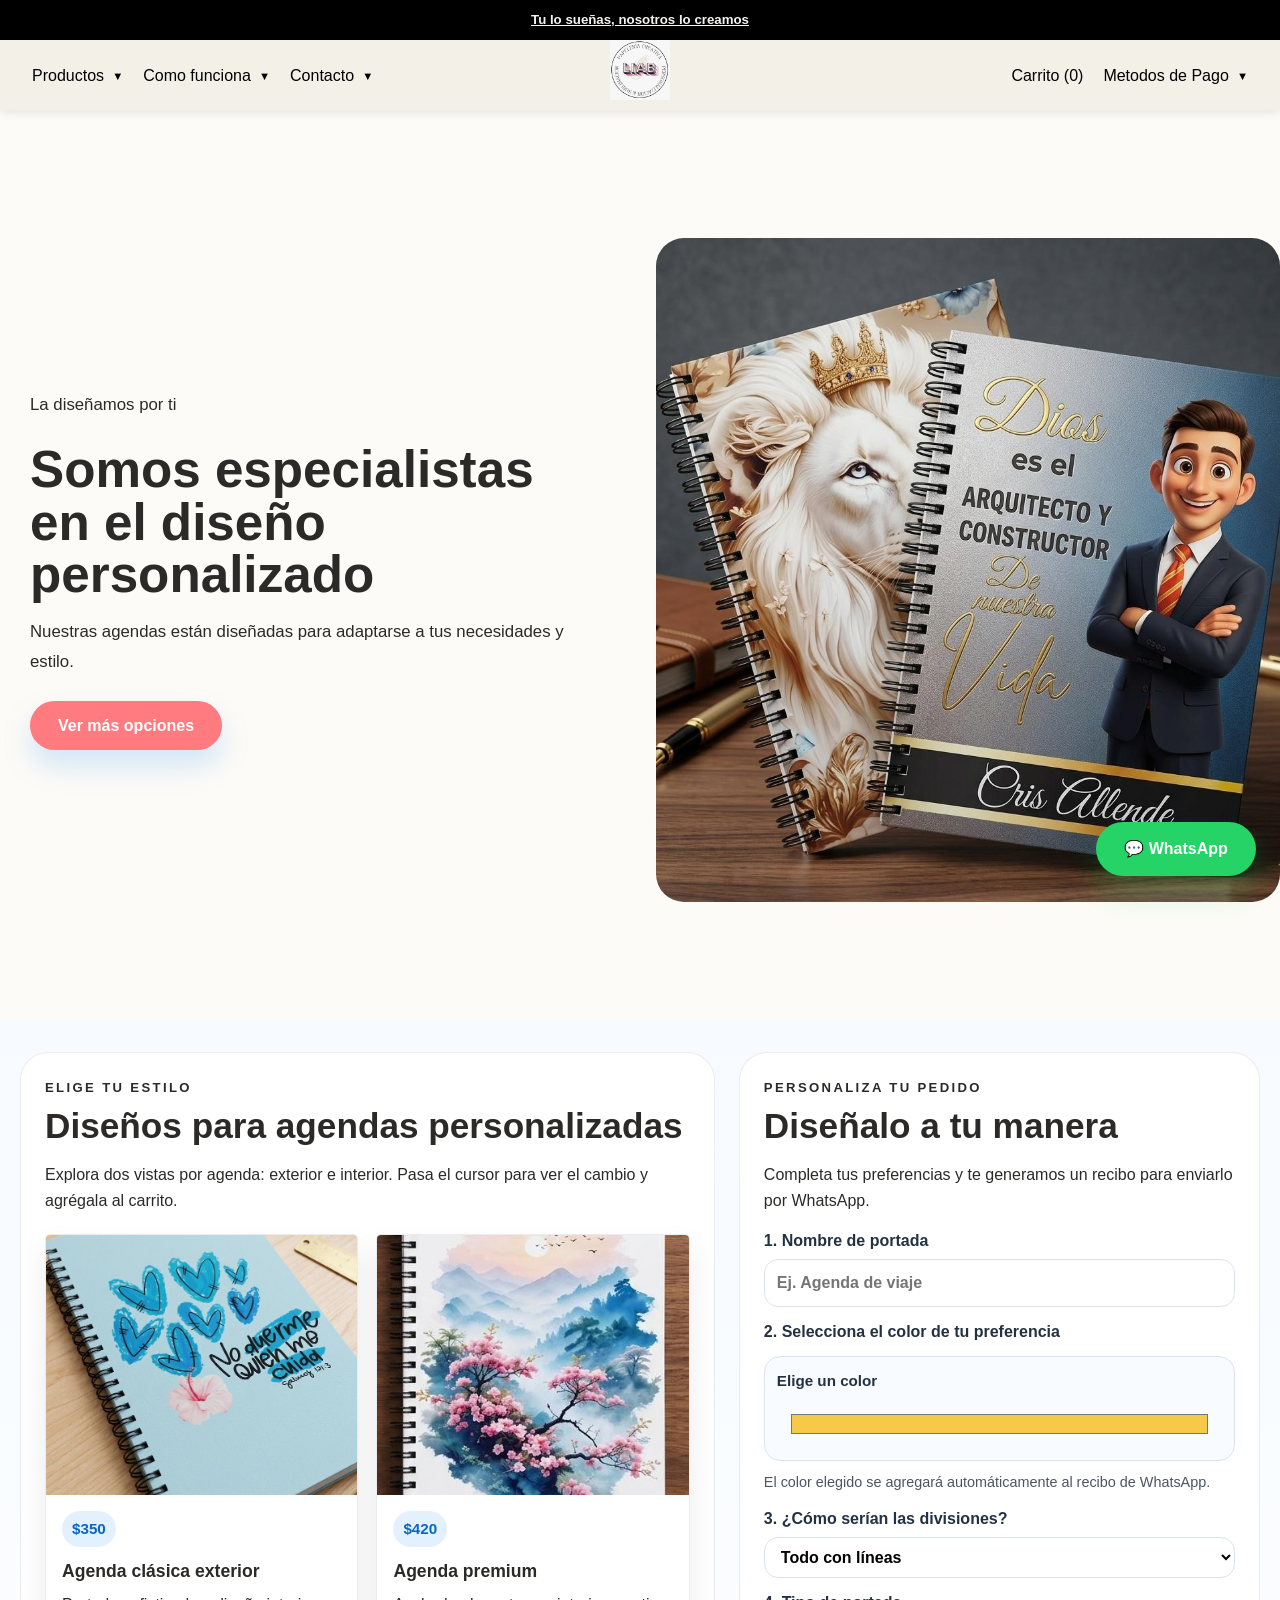
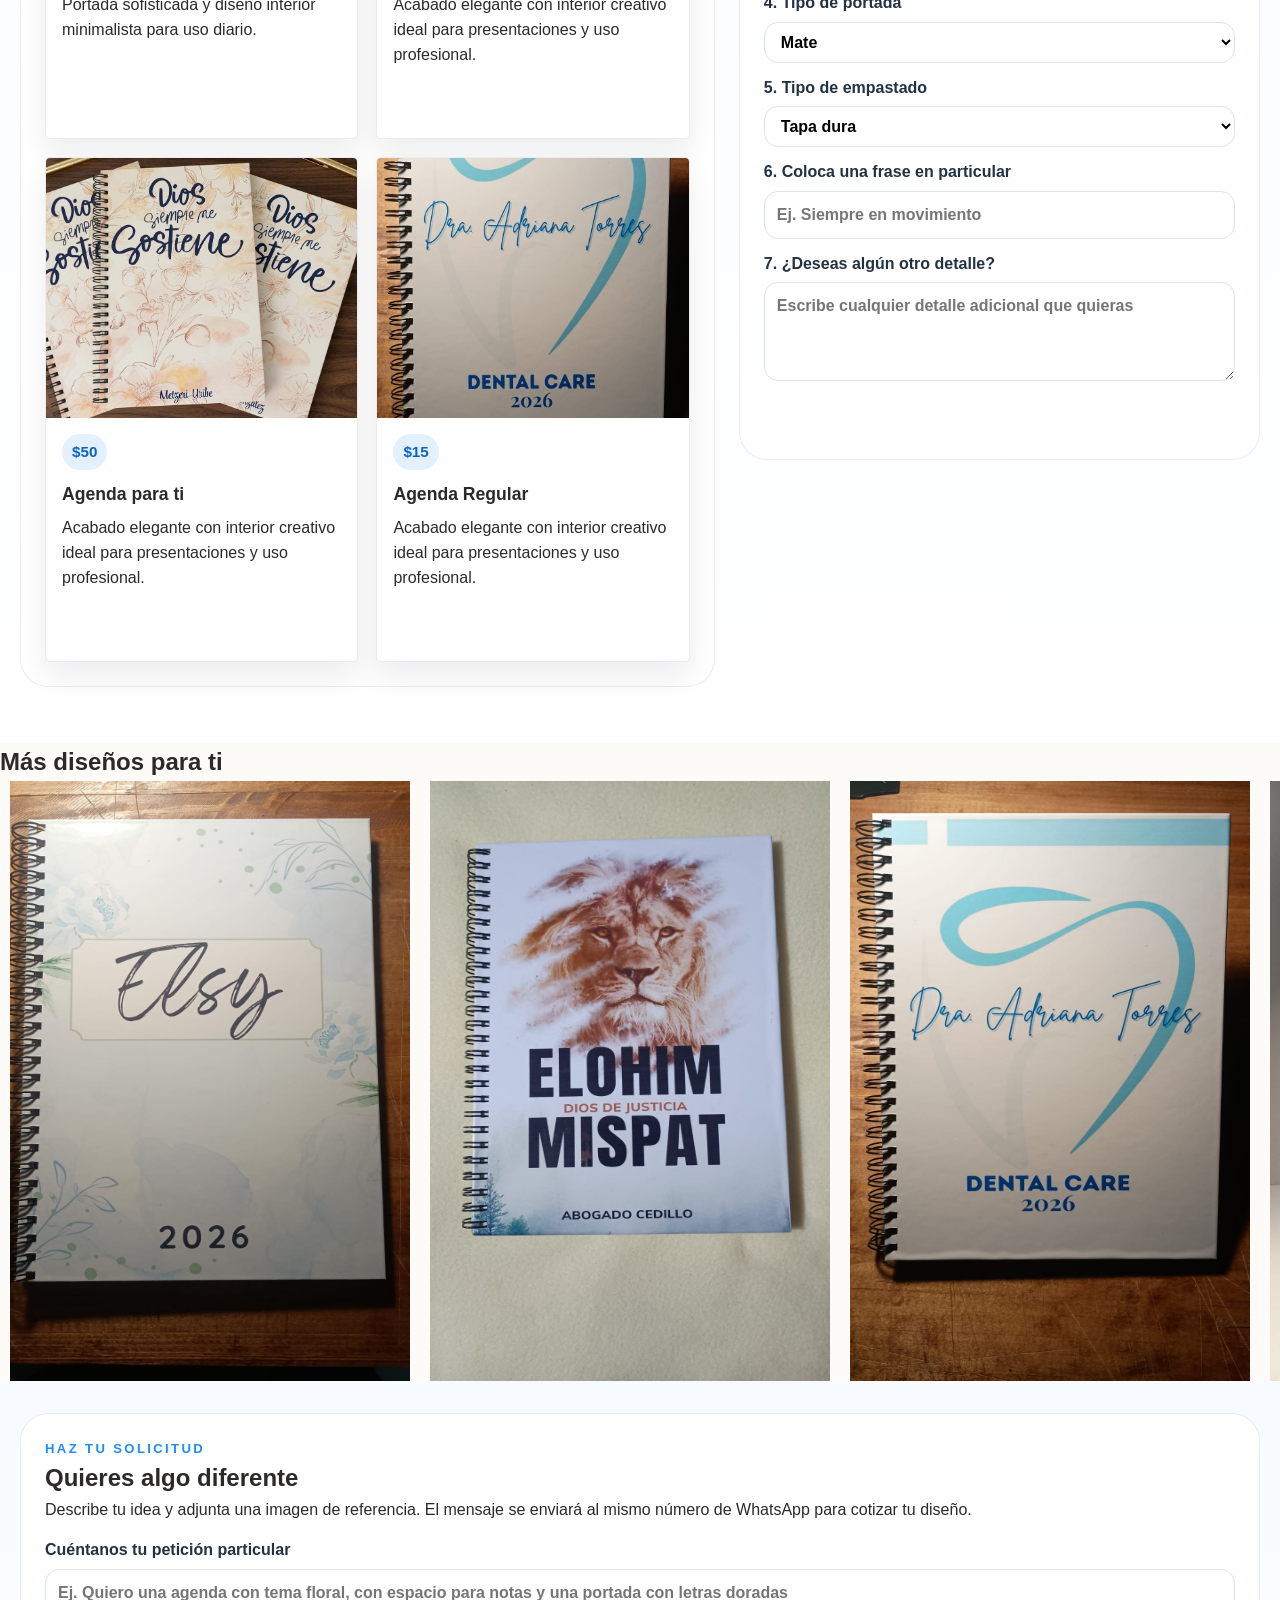
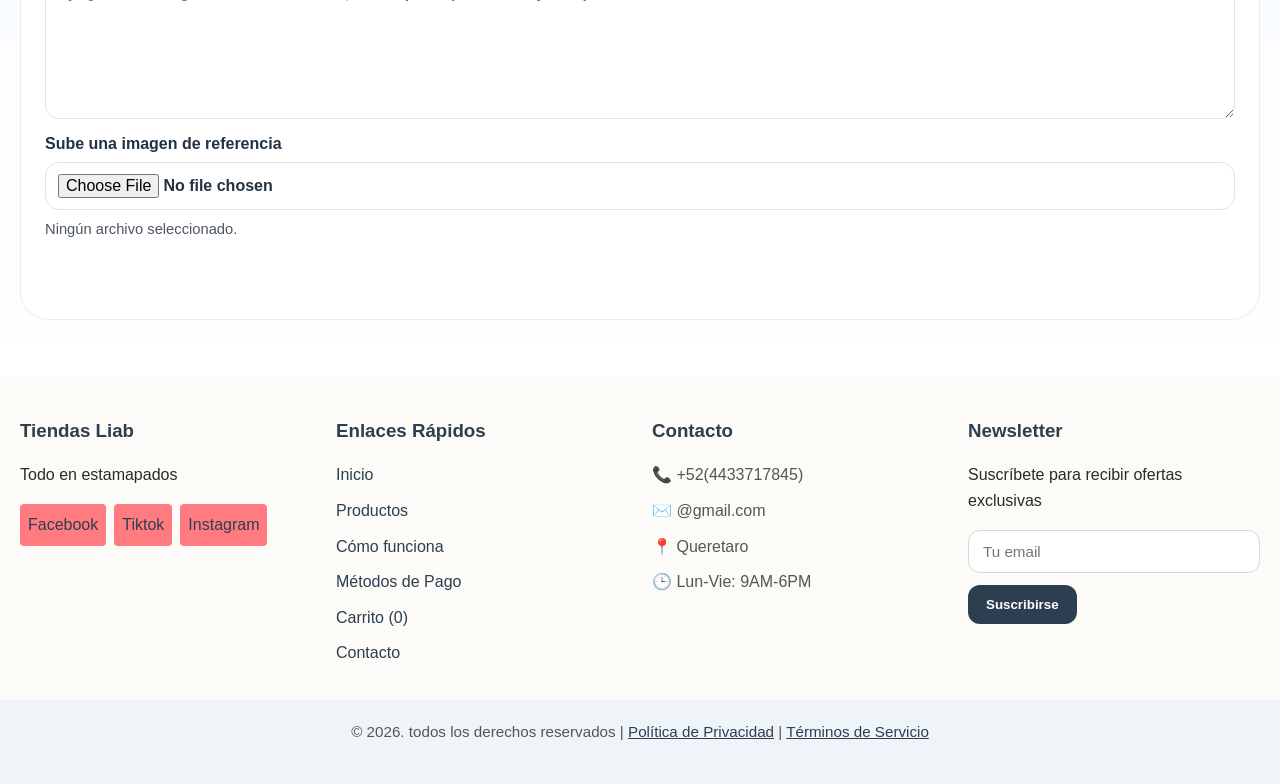
==== commit fce45ab7: "Add files via upload" ====
--- a/agendas.html
+++ b/agendas.html
@@ -22,7 +22,7 @@
                         <li><a href="">Tazas</a></li>
                         <li><a href="">Bolsos  tipo totter</a></li>
                         <li><a href="">Sobres</a></li>
-                        <li><a href="">Playeras</a></li>
+                        <li><a href="playeras.html">Playeras</a></li>
                         <li><a href="">Rompecabezas</a></li>
                         <li><a href="">Termos</a></li>
                         <li><a href="">Llaveros</a></li>
--- a/style.css
+++ b/style.css
@@ -525,34 +525,45 @@
 }
 
 .comentarios {
-    padding: 50px 0;
-    background-color: #ffffff;
+    display: flex;
+    flex-wrap: wrap;
+    justify-content: center;
+    gap: 20px;
+    padding: 50px;
+    background-color: #ececec;
+    color: #333;
+}
+
+.comentarios h2 {
+    width: 100%;
     text-align: center;
-    display:flex;
-    flex-direction:row;
-    justify-content:center;
-}
-
-.comentarios h2 {
-    font-size: 2.5rem;
     margin-bottom: 30px;
-    color: #2c3e50;
 }
 
 .comentario {
-    background: #f9fbff;
-    border-radius: 18px;
-    border: 1px solid rgba(0, 0, 0, 0.08);
-    padding: 24px;
-    margin: 0 auto 18px;
-    max-width: 760px;
-    box-shadow: 0 14px 28px rgba(0, 0, 0, 0.06);
-}
-
-.comentario p {
-    margin: 0.5rem 0;
-    color: #4c5867;
-    line-height: 1.7;
+    background: #f2f2f2;
+    border-radius: 20px;
+    padding: 22px 24px;
+    width: min(100%, 320px);
+    box-shadow: 8px 8px 20px rgba(0, 0, 0, 0.12), -8px -8px 20px rgba(255, 255, 255, 0.85);
+    border: 1px solid rgba(255, 255, 255, 0.75);
+}
+
+.comentario p:first-child {
+    margin: 0 0 12px;
+    font-style: italic;
+    line-height: 1.5;
+}
+
+.comentario p:last-child {
+    margin: 0;
+    margin-top: 10px;
+    font-weight: 700;
+    text-align: right;
+    color: #555;
+    font-size: 0.95rem;
+    letter-spacing: 0.04em;
+    text-transform: uppercase;
 }
 
 .footer-content {
@@ -682,3 +693,471 @@
     padding: 20px;
 }
 
+.hero {
+    min-height: 100vh;
+    height: 100vh;
+    display: grid;
+    grid-template-columns: 1fr 1fr;
+    gap: 2rem;
+    align-items: center;
+    padding: 3rem 0;
+}
+
+.hero-content {
+    max-width: 560px;
+    margin: 30px;
+}
+
+.hero h1 {
+    font-size: clamp(2.5rem, 4vw, 4rem);
+    margin: 0 0 1rem;
+    line-height: 1.02;
+}
+
+.hero p {
+    font-size: 1.05rem;
+    color: var(--color-texto);
+    line-height: 1.8;
+    margin-bottom: 1.5rem;
+}
+
+.hero button {
+    background: var(--color-cta);
+    color: white;
+    border: none;
+    padding: 0.95rem 1.75rem;
+    border-radius: 999px;
+    cursor: pointer;
+    font-size: 1rem;
+    font-weight: 700;
+    box-shadow: 0 15px 30px rgba(29, 140, 248, 0.2);
+    transition: transform 0.2s ease, background-color 0.2s ease;
+}
+
+.hero button:hover {
+    transform: translateY(-2px);
+    background: #135ce0;
+}
+
+.hero-image {
+    position: relative;
+    border-radius: 28px;
+    overflow: hidden;
+    min-height: 420px;
+    box-shadow: var();
+}
+
+.hero-image img {
+    width: 100%;
+    height: 100%;
+    object-fit: cover;
+    display: block;
+}
+
+.agenda-custom-section,
+.special-request-section {
+    padding: 32px 20px 56px;
+    background: linear-gradient(180deg, #f7fbff 0%, #ffffff 100%);
+}
+
+.agenda-layout {
+    display: grid;
+    grid-template-columns: 1.2fr 0.9fr;
+    gap: 24px;
+    align-items: start;
+    max-width: 1300px;
+    margin: 0 auto;
+}
+
+.agenda-showcase-card,
+.agenda-form-card,
+.special-request-card {
+    background: #fff;
+    border-radius: 28px;
+    box-shadow: var(--shadow);
+    padding: 24px;
+    border: 1px solid rgba(15, 23, 42, 0.08);
+}
+
+.section-heading h2 {
+    font-size: clamp(1.6rem, 3vw, 2.2rem);
+    margin: 0 0 8px;
+}
+
+.section-heading p {
+    color: var(--muted);
+    line-height: 1.6;
+}
+
+.eyebrow {
+    text-transform: uppercase;
+    letter-spacing: 0.18em;
+    font-size: 0.82rem;
+    color: #1d8cf8;
+    font-weight: 700;
+}
+
+.agenda-cards-grid {
+    display: grid;
+    grid-template-columns: repeat(2, minmax(0, 1fr));
+    gap: 18px;
+    margin-top: 20px;
+}
+
+.agenda-card {
+    overflow: hidden;
+    border-radius: 5px;
+    border: 1px solid rgba(15, 23, 42, 0.08);
+    background: #fff;
+    box-shadow: 0 14px 30px rgba(15, 23, 42, 0.08);
+}
+
+.agenda-visual {
+    position: relative;
+    min-height: 260px;
+    overflow: hidden;
+}
+
+.agenda-visual img {
+    position: absolute;
+    inset: 0;
+    width: 100%;
+    height: 100%;
+    object-fit: cover;
+    transition: opacity 0.25s ease;
+}
+
+.agenda-back {
+    opacity: 0;
+}
+
+.agenda-card:hover .agenda-back {
+    opacity: 1;
+}
+
+.agenda-card-body {
+    padding: 16px;
+}
+
+.agenda-tag {
+    display: inline-block;
+    background: rgba(29, 140, 248, 0.12);
+    color: #0b65c1;
+    padding: 6px 10px;
+    border-radius: 999px;
+    font-weight: 700;
+    font-size: 0.95rem;
+    margin-bottom: 10px;
+}
+
+.agenda-card h3 {
+    margin: 0 0 8px;
+    font-size: 1.1rem;
+}
+
+.agenda-card p {
+    color: var(--muted);
+    margin-bottom: 12px;
+    line-height: 1.55;
+}
+
+.agenda-card button,
+.submit-btn {
+    width: 100%;
+    border: none;
+    border-radius: 999px;
+    background: var(--primary);
+    color: #fff;
+    padding: 0.85rem 1rem;
+    font-weight: 700;
+    cursor: pointer;
+    transition: transform 0.2s ease, background 0.2s ease;
+}
+
+.agenda-card button:hover,
+.submit-btn:hover {
+    transform: translateY(-2px);
+    background: #135ce0;
+}
+
+.custom-form {
+    display: grid;
+    gap: 12px;
+    margin-top: 14px;
+}
+
+.custom-form label {
+    display: grid;
+    gap: 6px;
+    font-weight: 600;
+    color: #233243;
+}
+
+.custom-form input,
+.custom-form select,
+.custom-form textarea {
+    border: 1px solid #dbe4ee;
+    border-radius: 14px;
+    padding: 10px 12px;
+    font: inherit;
+    background: #fff;
+}
+
+.color-grid {
+    display: flex;
+    align-items: center;
+}
+
+.color-picker-card {
+    display: grid;
+    gap: 6px;
+    width: 100%;
+    padding: 12px;
+    border: 1px solid #dbe4ee;
+    border-radius: 16px;
+    background: #f8fbff;
+}
+
+.color-picker-card span {
+    font-size: 0.95rem;
+    color: #233243;
+    font-weight: 600;
+}
+
+.color-picker-card input[type="color"] {
+    width: 100%;
+    min-height: 48px;
+    border: none;
+    border-radius: 12px;
+    background: transparent;
+    cursor: pointer;
+}
+
+.color-help {
+    margin-top: -2px;
+    font-size: 0.9rem;
+    color: #4b5563;
+}
+
+.file-note {
+    color: #4b5563;
+    font-size: 0.92rem;
+    margin-top: -4px;
+}
+
+@media (max-width: 1100px) {
+    .hero {
+        grid-template-columns: 1fr;
+        text-align: center;
+        min-height: auto;
+        height: auto;
+        padding: 1.5rem 16px 3rem;
+    }
+
+    .hero-content {
+        margin: 0 auto;
+        max-width: 700px;
+    }
+
+    .hero-image {
+        min-height: 320px;
+    }
+
+    .agenda-layout {
+        grid-template-columns: 1fr;
+    }
+
+    .agenda-cards-grid {
+        grid-template-columns: repeat(2, minmax(0, 1fr));
+    }
+}
+
+@media (max-width: 980px) {
+    .agenda-cards-grid {
+        grid-template-columns: 1fr;
+    }
+
+    .carrusel-track img {
+        width: 280px;
+        height: auto;
+    }
+}
+
+@media (max-width: 640px) {
+    body {
+        padding-top: 140px;
+    }
+
+    .hero {
+        padding: 1rem 12px 2rem;
+        gap: 1rem;
+    }
+
+    .hero h1 {
+        font-size: 2rem;
+    }
+
+    .hero p {
+        font-size: 0.98rem;
+        line-height: 1.6;
+    }
+
+    .hero-content {
+        margin: 0;
+    }
+
+    .hero-image {
+        min-height: 260px;
+        border-radius: 18px;
+    }
+
+    .agenda-custom-section,
+    .special-request-section {
+        padding: 18px 14px 42px;
+    }
+
+    .agenda-showcase-card,
+    .agenda-form-card,
+    .special-request-card {
+        padding: 18px;
+        border-radius: 20px;
+    }
+
+    .agenda-visual {
+        min-height: 220px;
+    }
+
+    .agenda-card h3 {
+        font-size: 1rem;
+    }
+
+    .agenda-card p {
+        font-size: 0.95rem;
+    }
+
+    .carrusel-track img {
+        width: 220px;
+        margin: 0 8px;
+    }
+}
+
+.carrusel-container {
+    overflow: hidden;
+    width: 100%;
+}
+
+.carrusel-track {
+    display: flex;
+    width: max-content;
+    animation: slide 24s linear infinite;
+    will-change: transform;
+}
+
+.carrusel-group {
+    display: flex;
+    flex-shrink: 0;
+}
+
+.carrusel-track img {
+    width: 400px;
+    height: 600px;
+    margin: 0 10px;
+    flex-shrink: 0;
+}
+
+@keyframes slide {
+    from { transform: translateX(0); }
+    to { transform: translateX(-50%); }
+}
+
+.playera-steps-section {
+    padding: 32px 20px 56px;
+    background: linear-gradient(180deg, #f7fbff 0%, #ffffff 100%);
+}
+
+.playera-layout {
+    display: grid;
+    grid-template-columns: 1.05fr 0.95fr;
+    gap: 24px;
+    align-items: start;
+    max-width: 1300px;
+    margin: 0 auto;
+}
+
+.playera-card {
+    background: #fff;
+    border-radius: 28px;
+    box-shadow: 0 18px 40px rgba(15, 23, 42, 0.08);
+    padding: 24px;
+    border: 1px solid rgba(15, 23, 42, 0.08);
+}
+
+.pasos-grid {
+    display: grid;
+    gap: 14px;
+    margin-top: 18px;
+}
+
+.paso-card {
+    display: flex;
+    gap: 14px;
+    align-items: flex-start;
+    padding: 14px;
+    border-radius: 18px;
+    background: #f8fbff;
+    border: 1px solid #dbe4ee;
+}
+
+.paso-number {
+    flex: 0 0 auto;
+    width: 42px;
+    height: 42px;
+    border-radius: 999px;
+    display: grid;
+    place-items: center;
+    background: linear-gradient(135deg, #1d8cf8, #7c5cff);
+    color: #fff;
+    font-weight: 700;
+}
+
+.paso-card h3 {
+    margin-bottom: 4px;
+    font-size: 1.02rem;
+    color: #1f2937;
+}
+
+.paso-card p {
+    color: #4b5563;
+    line-height: 1.45;
+    font-size: 0.95rem;
+}
+
+@media (max-width: 1100px) {
+    .playera-layout {
+        grid-template-columns: 1fr;
+    }
+}
+
+@media (max-width: 640px) {
+    .playera-steps-section {
+        padding: 18px 14px 42px;
+    }
+
+    .playera-card {
+        padding: 18px;
+        border-radius: 20px;
+    }
+
+    .paso-card {
+        padding: 12px;
+    }
+
+    .paso-card h3 {
+        font-size: 0.97rem;
+    }
+
+    .paso-card p {
+        font-size: 0.92rem;
+    }
+}
+
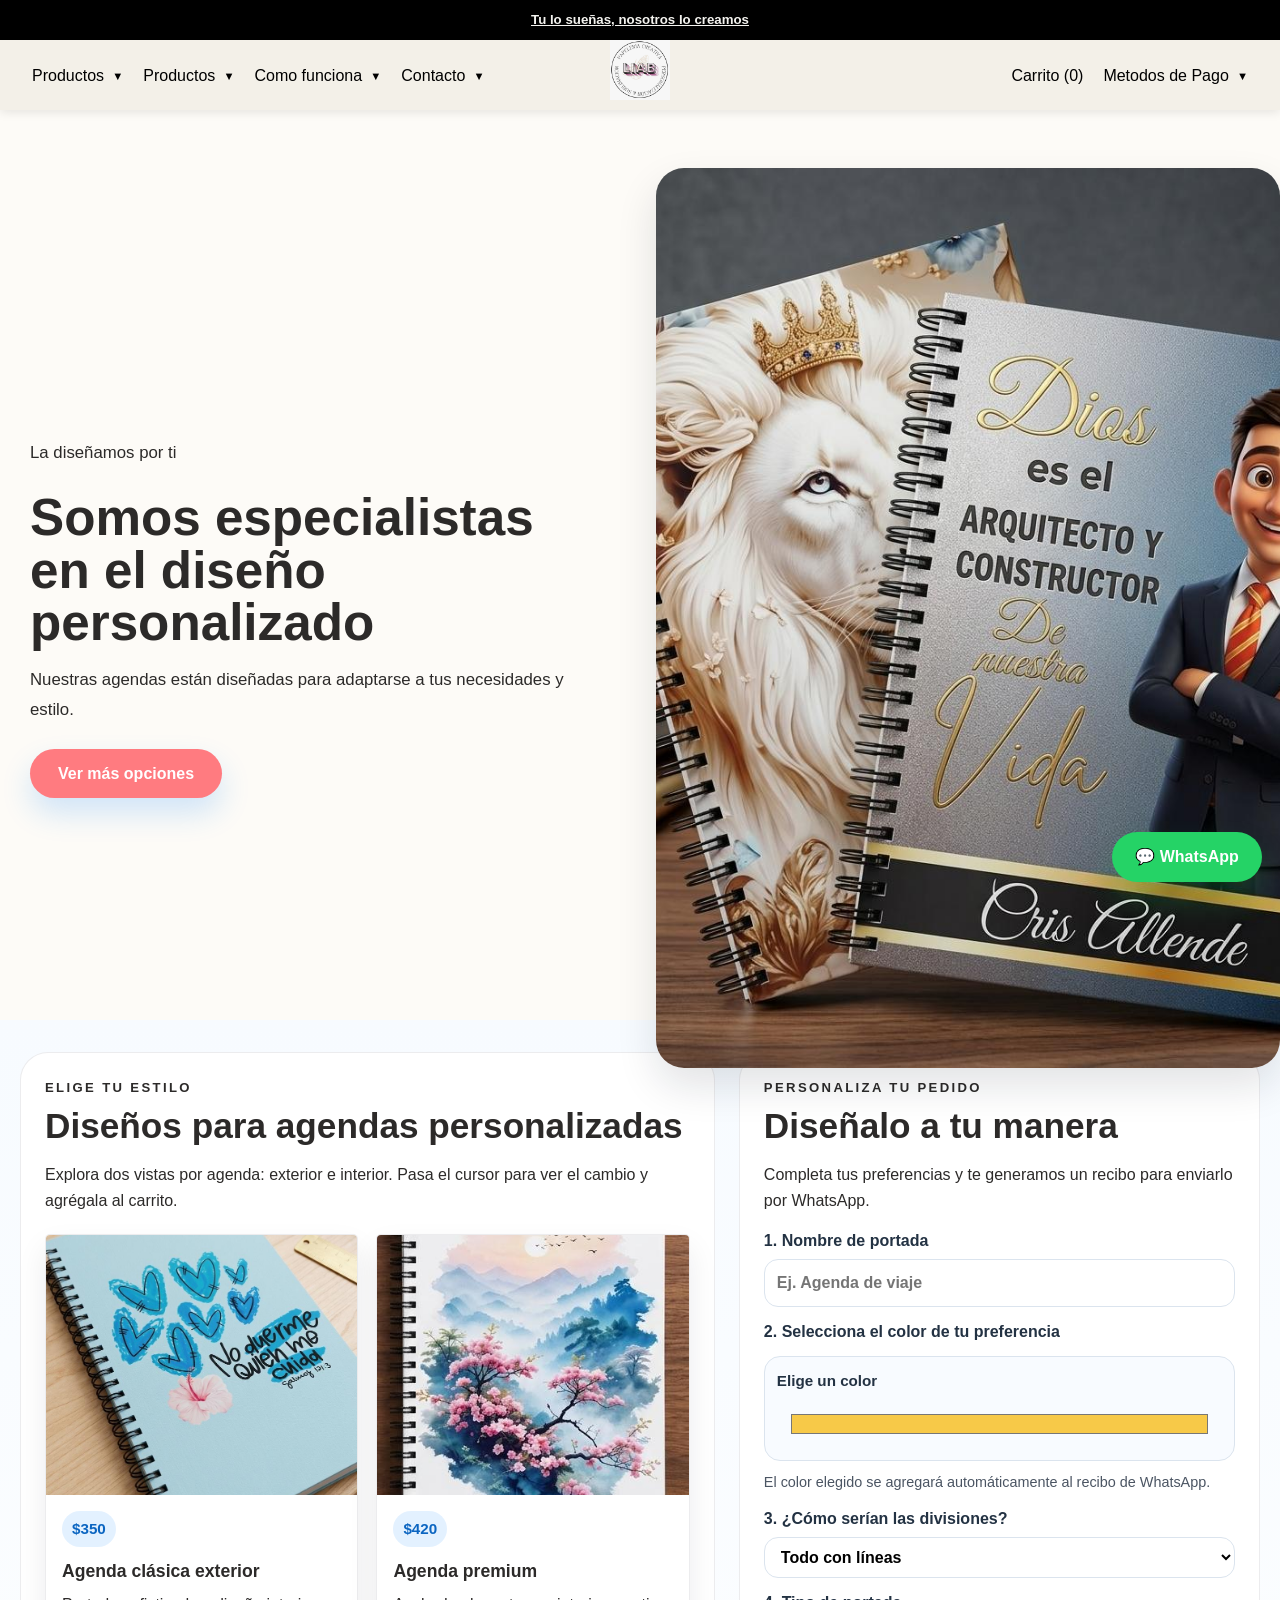
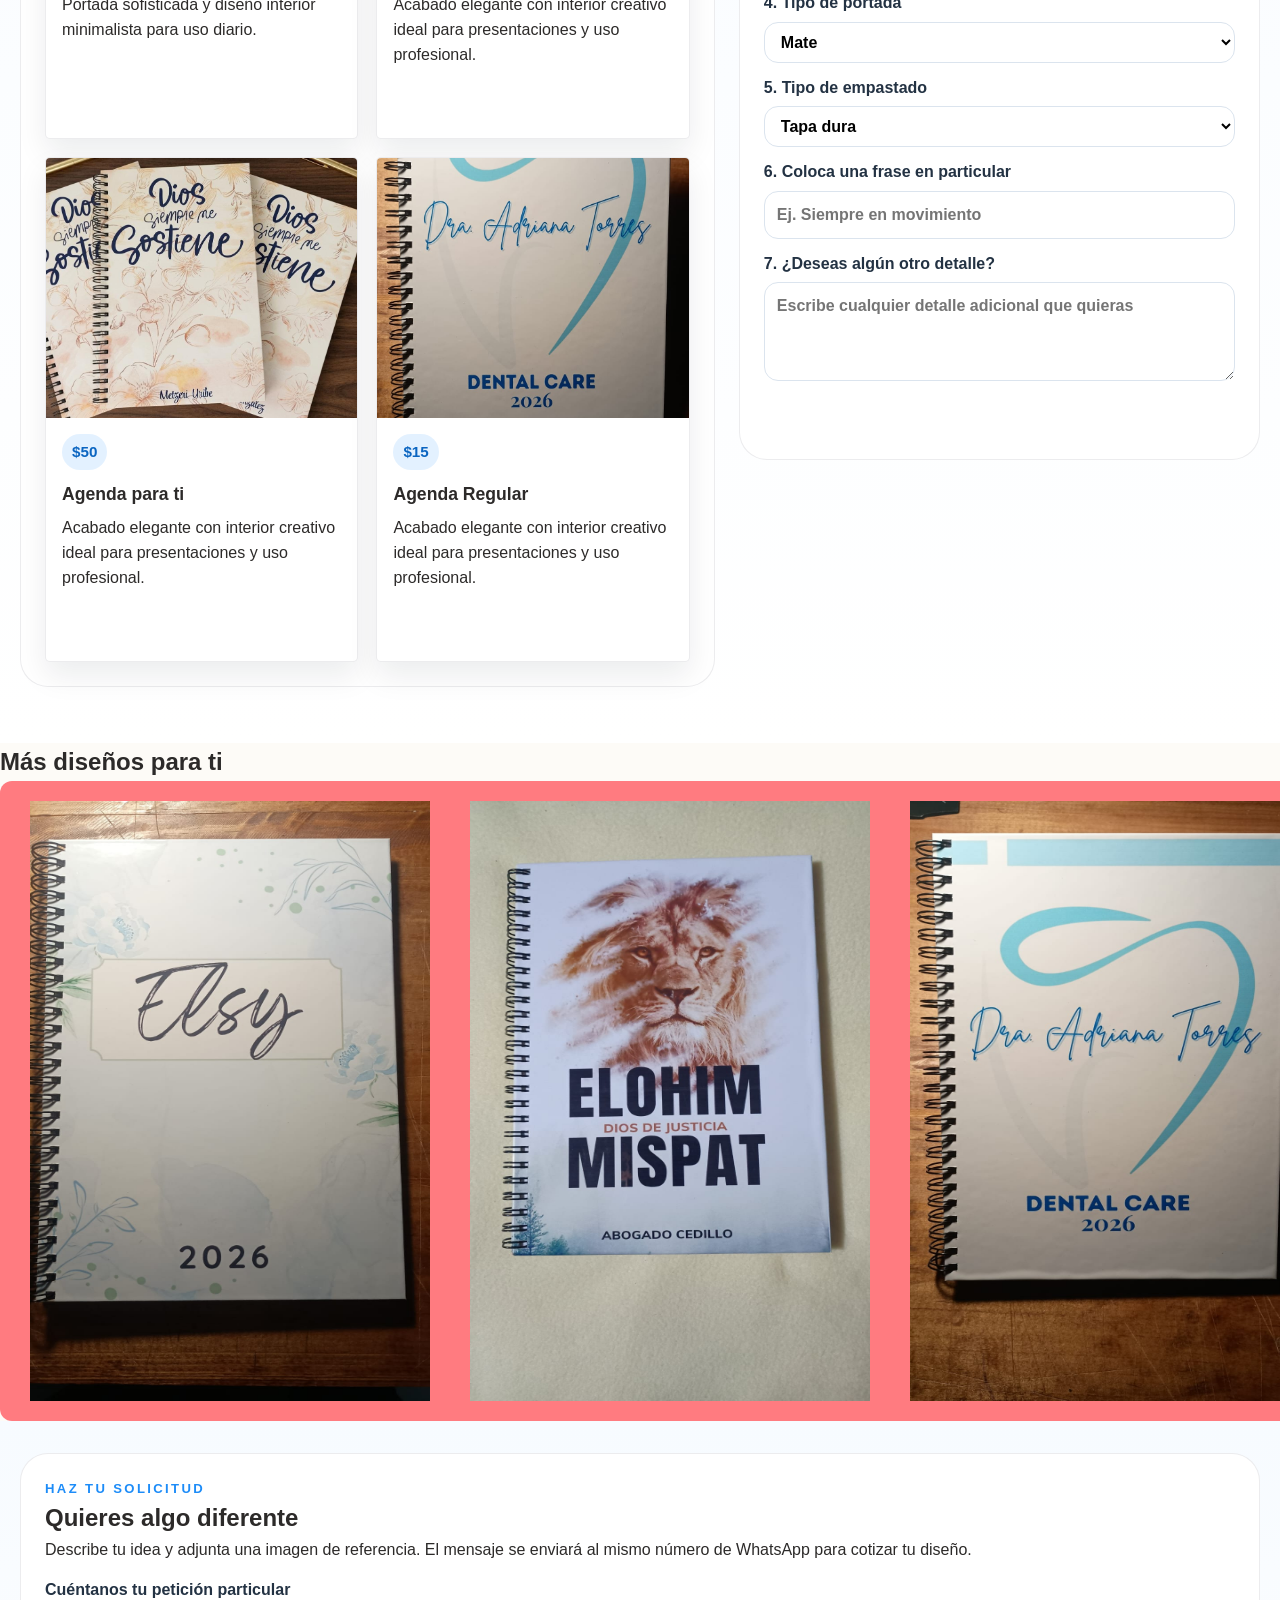
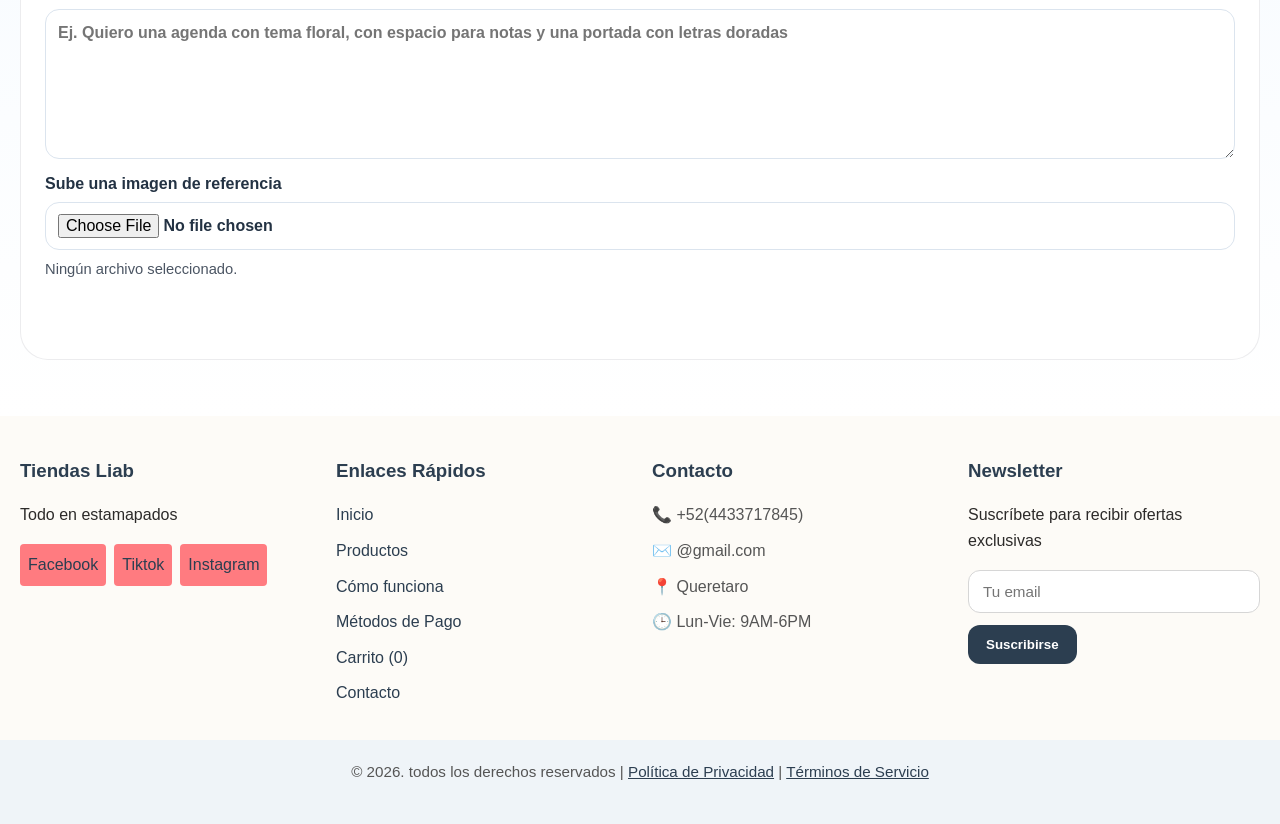
==== commit a0aa2693: "Add files via upload" ====
--- a/agendas.html
+++ b/agendas.html
@@ -17,20 +17,17 @@
             <ul class="nav-menu nav-left">
                 <li class="dropdown">
                     <a href="" class="dropdown-toggle">Productos</a>
+                    <li class="dropdown">
+                    <a href="" class="dropdown-toggle">Productos</a>
                     <ul class="dropdown-menu">
                         <li><a href="agendas.html">Agenda</a></li>
-                        <li><a href="">Tazas</a></li>
-                        <li><a href="">Bolsos  tipo totter</a></li>
-                        <li><a href="">Sobres</a></li>
+                        <li><a href="tazas.html">Tazas y Termos</a></li>
+                        <li><a href="bolsos.html">Bolsos  tipo totter</a></li>
                         <li><a href="playeras.html">Playeras</a></li>
-                        <li><a href="">Rompecabezas</a></li>
-                        <li><a href="">Termos</a></li>
-                        <li><a href="">Llaveros</a></li>
-                        <li><a href="">folders</a></li>
-                        <li><a href="">Producto</a></li>
-                        <li><a href="">Entres Otras cosas</a></li>
+                        <li><a href="otras.html">Entres Otras cosas</a></li>
                         
                     </ul>
+                </li>
                 </li>
 
                 <li class="dropdown">
--- a/style.css
+++ b/style.css
@@ -247,9 +247,10 @@
 }
 
 .gallery-section {
-    padding: 2rem 20px 4rem;
+    padding: 0.1rem 10px 0.1rem;
     max-width: 1200px;
     margin: 0 auto;
+    margin: 1rem auto 2rem;
 }
 
 .gallery-section h2 {
@@ -658,15 +659,15 @@
 
 .whatsapp-float {
     position: fixed;
-    bottom: 24px;
-    right: 24px;
+    bottom: calc(18px + env(safe-area-inset-bottom, 0px));
+    right: 18px;
     display: inline-flex;
     align-items: center;
     justify-content: center;
     gap: 8px;
     width: auto;
-    min-width: 160px;
-    padding: 14px 18px;
+    min-width: 150px;
+    padding: 12px 16px;
     background: #25d366;
     color: #fff;
     border-radius: 999px;
@@ -743,14 +744,17 @@
     position: relative;
     border-radius: 28px;
     overflow: hidden;
-    min-height: 420px;
-    box-shadow: var();
+    width: 100%;
+    min-height: 100vh;
+    height: 100vh;
+    box-shadow: 0 18px 40px rgba(15, 23, 42, 0.12);
 }
 
 .hero-image img {
     width: 100%;
     height: 100%;
     object-fit: cover;
+    object-position: center;
     display: block;
 }
 
@@ -960,7 +964,8 @@
     }
 
     .hero-image {
-        min-height: 320px;
+        min-height: 100vh;
+        height: 100vh;
     }
 
     .agenda-layout {
@@ -986,6 +991,15 @@
 @media (max-width: 640px) {
     body {
         padding-top: 140px;
+        padding-bottom: 76px;
+    }
+
+    .whatsapp-float {
+        right: 12px;
+        bottom: calc(12px + env(safe-area-inset-bottom, 0px));
+        min-width: 140px;
+        padding: 11px 14px;
+        font-size: 0.95rem;
     }
 
     .hero {
@@ -1007,7 +1021,8 @@
     }
 
     .hero-image {
-        min-height: 260px;
+        min-height: 100vh;
+        height: 100vh;
         border-radius: 18px;
     }
 
@@ -1065,99 +1080,21 @@
     flex-shrink: 0;
 }
 
+.carrusel-track div {
+    display: flex;
+    align-items: center;
+    justify-content: center;
+    font-size: 1.2rem;
+    color: #111111;
+    background-color: var(--color-cta);
+    border-radius: 12px;
+    padding: 20px;
+    gap: 20px;
+}
+
 @keyframes slide {
     from { transform: translateX(0); }
     to { transform: translateX(-50%); }
 }
 
-.playera-steps-section {
-    padding: 32px 20px 56px;
-    background: linear-gradient(180deg, #f7fbff 0%, #ffffff 100%);
-}
-
-.playera-layout {
-    display: grid;
-    grid-template-columns: 1.05fr 0.95fr;
-    gap: 24px;
-    align-items: start;
-    max-width: 1300px;
-    margin: 0 auto;
-}
-
-.playera-card {
-    background: #fff;
-    border-radius: 28px;
-    box-shadow: 0 18px 40px rgba(15, 23, 42, 0.08);
-    padding: 24px;
-    border: 1px solid rgba(15, 23, 42, 0.08);
-}
-
-.pasos-grid {
-    display: grid;
-    gap: 14px;
-    margin-top: 18px;
-}
-
-.paso-card {
-    display: flex;
-    gap: 14px;
-    align-items: flex-start;
-    padding: 14px;
-    border-radius: 18px;
-    background: #f8fbff;
-    border: 1px solid #dbe4ee;
-}
-
-.paso-number {
-    flex: 0 0 auto;
-    width: 42px;
-    height: 42px;
-    border-radius: 999px;
-    display: grid;
-    place-items: center;
-    background: linear-gradient(135deg, #1d8cf8, #7c5cff);
-    color: #fff;
-    font-weight: 700;
-}
-
-.paso-card h3 {
-    margin-bottom: 4px;
-    font-size: 1.02rem;
-    color: #1f2937;
-}
-
-.paso-card p {
-    color: #4b5563;
-    line-height: 1.45;
-    font-size: 0.95rem;
-}
-
-@media (max-width: 1100px) {
-    .playera-layout {
-        grid-template-columns: 1fr;
-    }
-}
-
-@media (max-width: 640px) {
-    .playera-steps-section {
-        padding: 18px 14px 42px;
-    }
-
-    .playera-card {
-        padding: 18px;
-        border-radius: 20px;
-    }
-
-    .paso-card {
-        padding: 12px;
-    }
-
-    .paso-card h3 {
-        font-size: 0.97rem;
-    }
-
-    .paso-card p {
-        font-size: 0.92rem;
-    }
-}
-
+
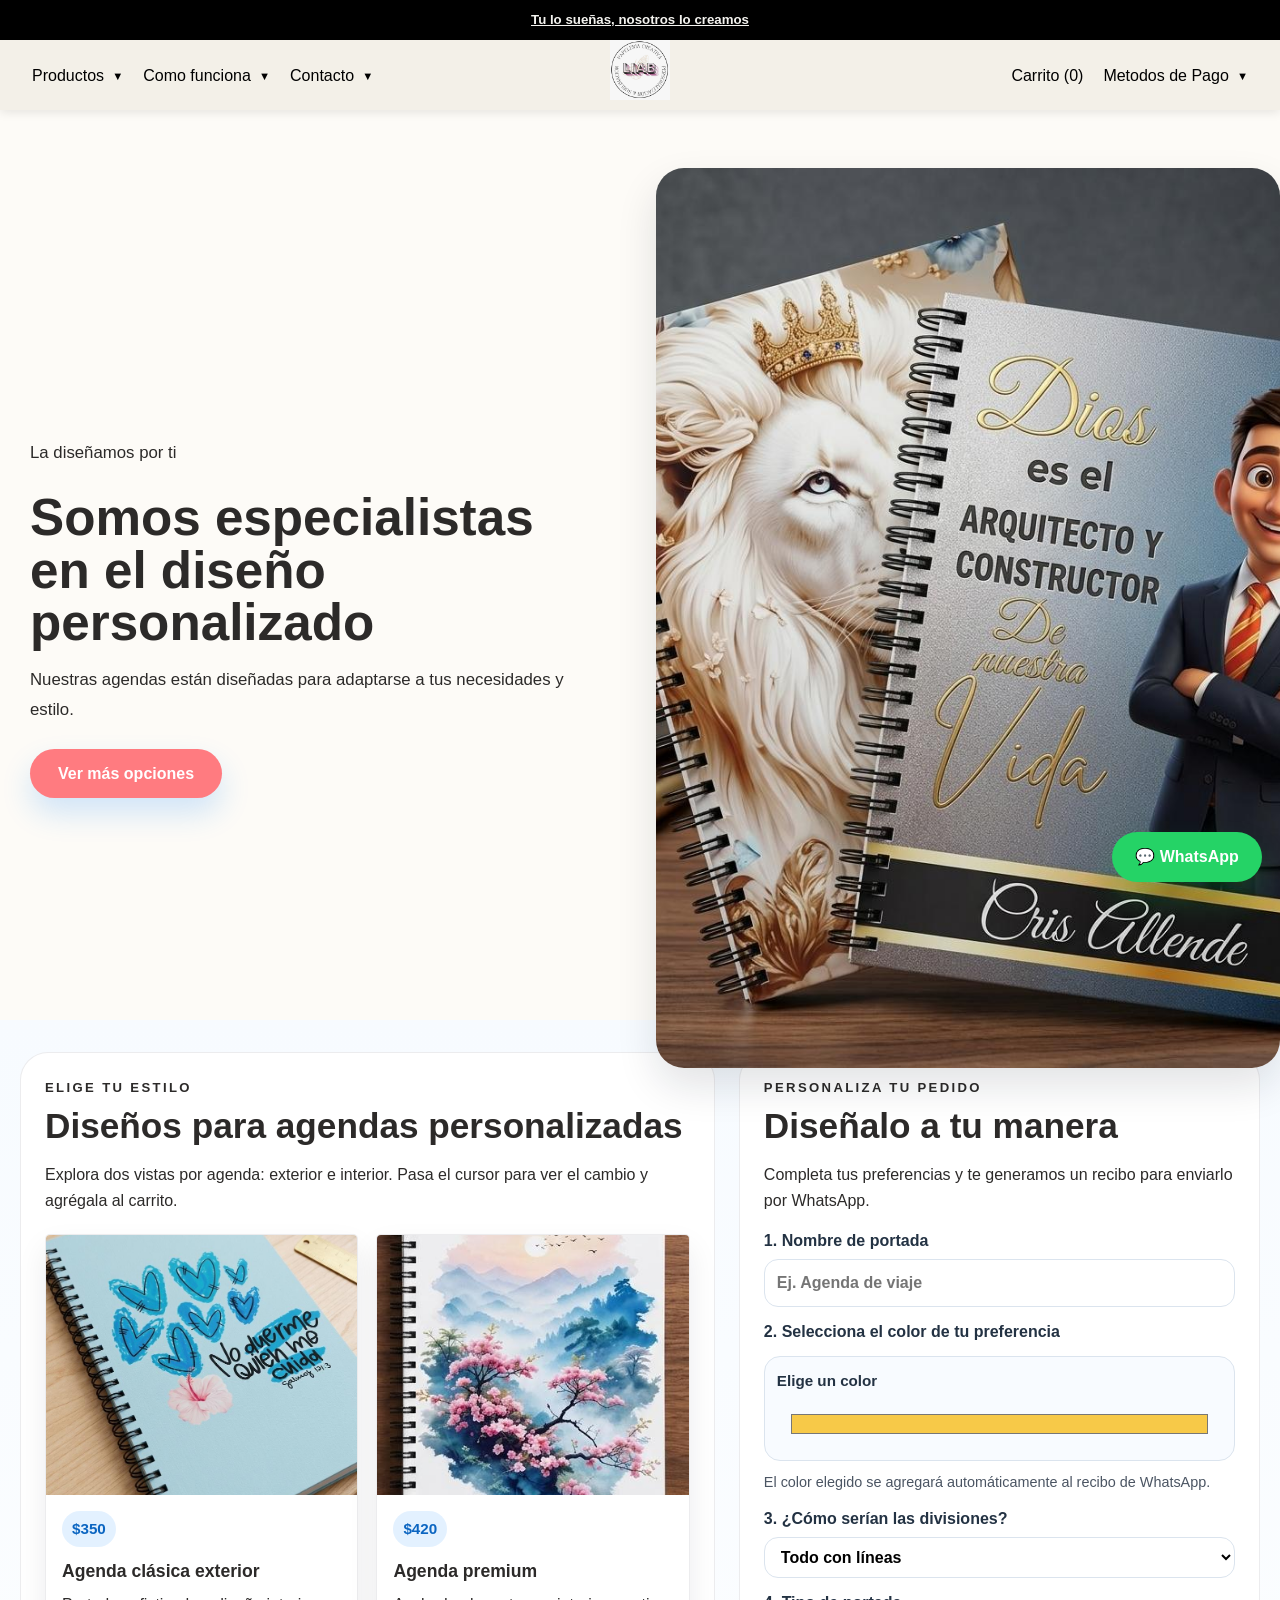
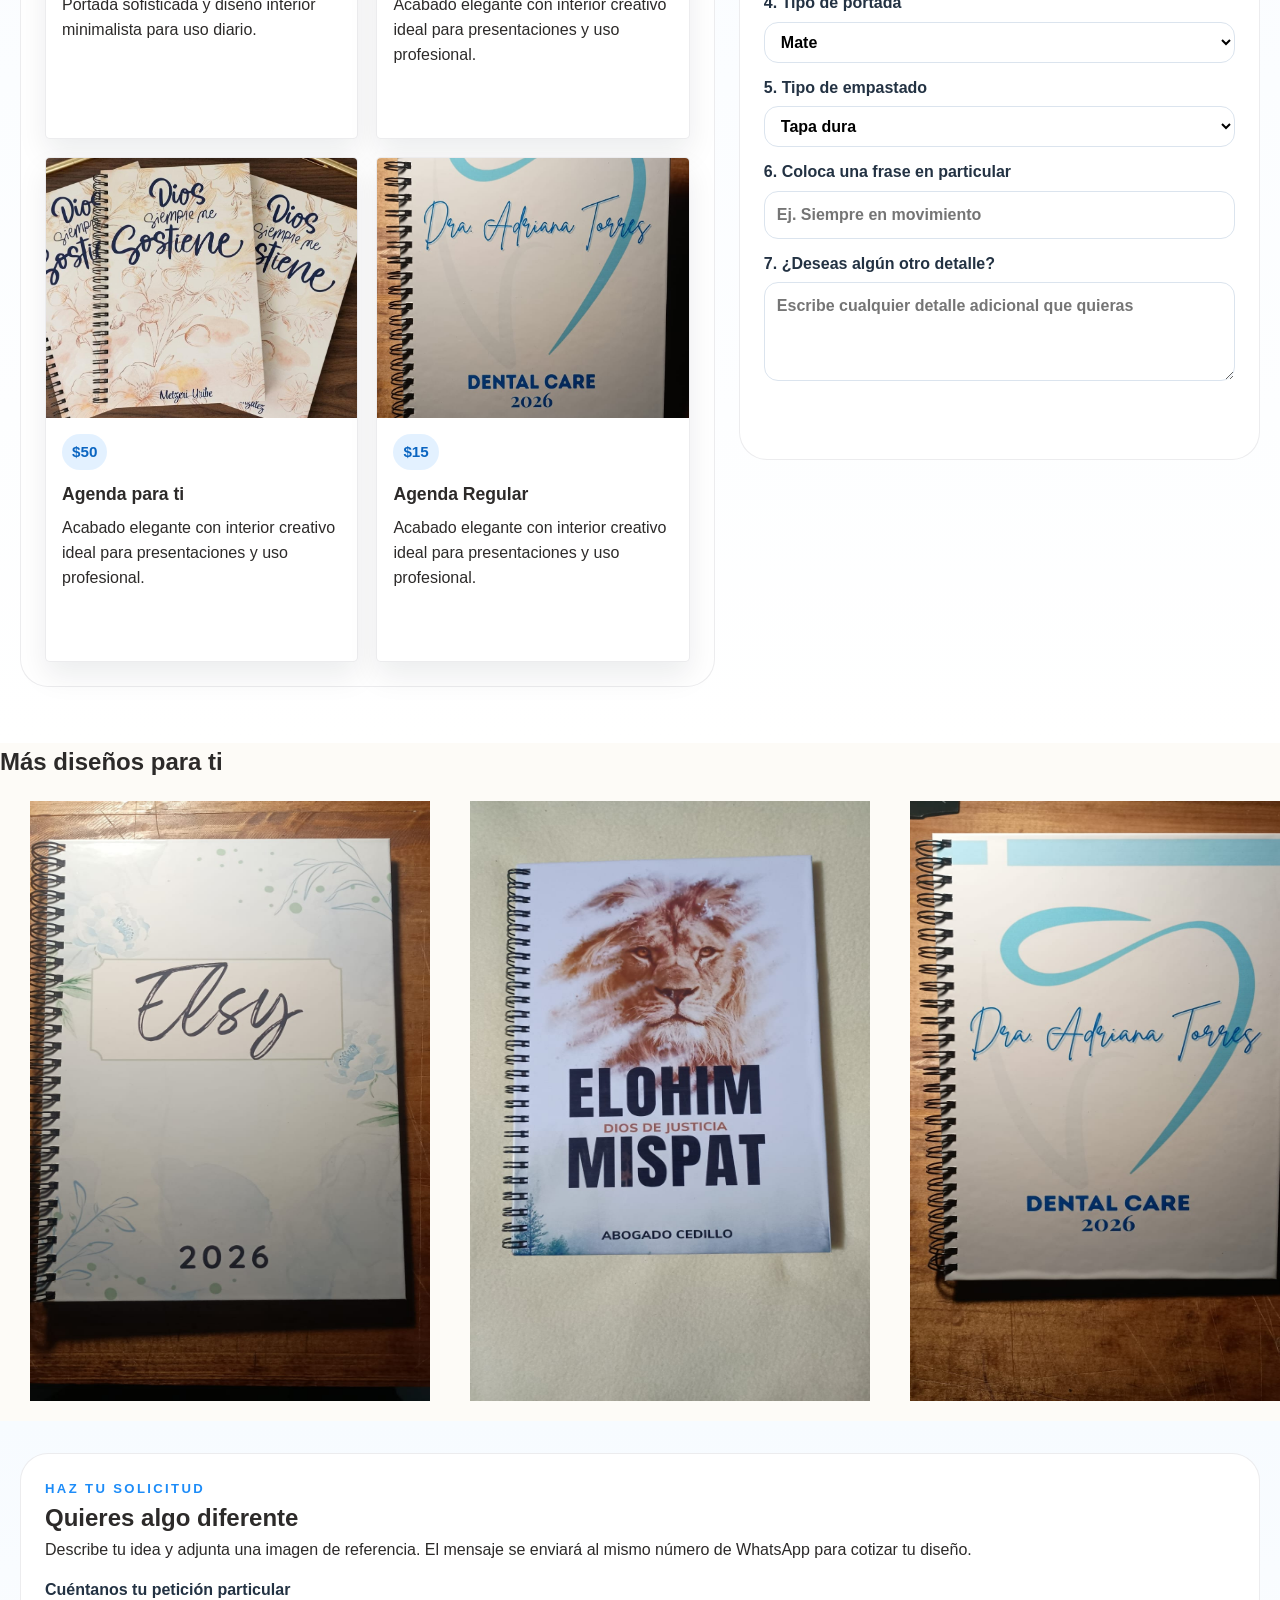
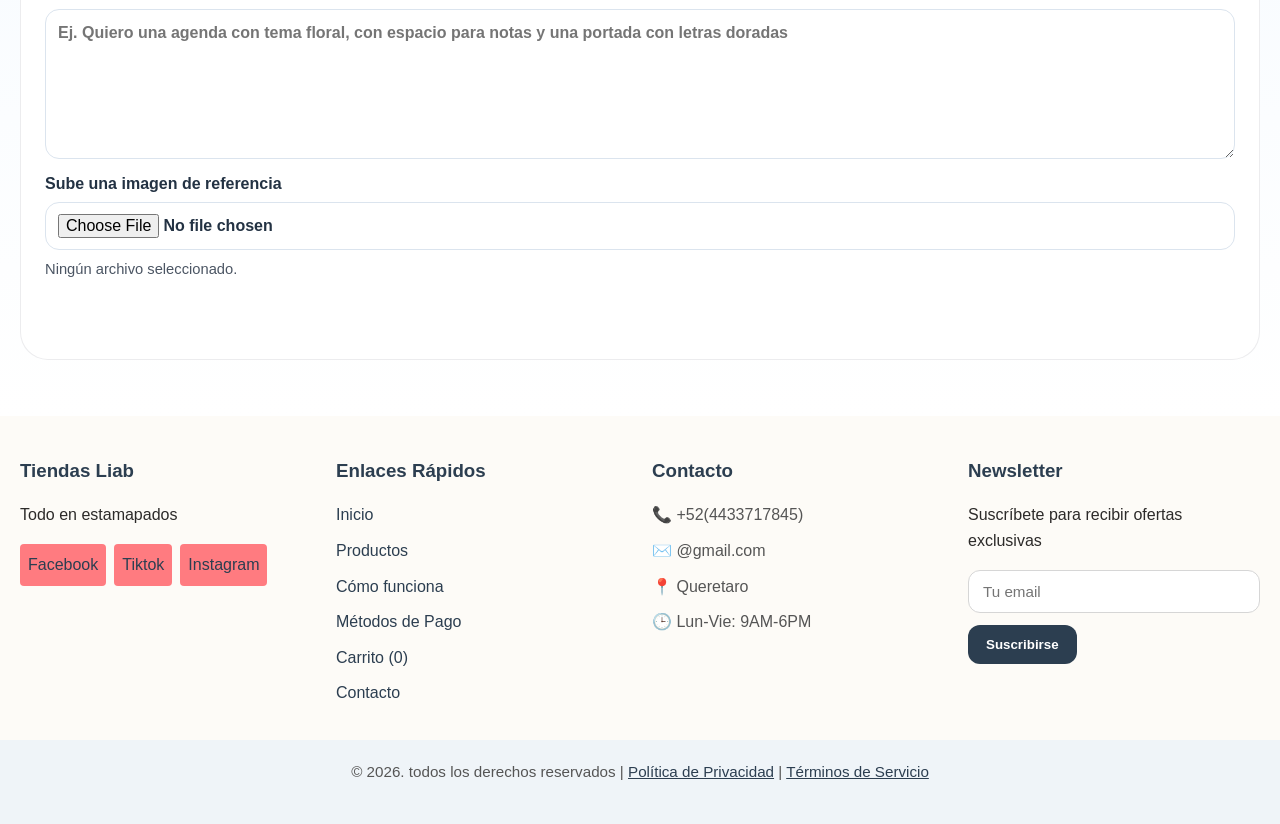
==== commit 28aa5a55: "Add files via upload" ====
--- a/agendas.html
+++ b/agendas.html
@@ -17,8 +17,6 @@
             <ul class="nav-menu nav-left">
                 <li class="dropdown">
                     <a href="" class="dropdown-toggle">Productos</a>
-                    <li class="dropdown">
-                    <a href="" class="dropdown-toggle">Productos</a>
                     <ul class="dropdown-menu">
                         <li><a href="agendas.html">Agenda</a></li>
                         <li><a href="tazas.html">Tazas y Termos</a></li>
@@ -28,12 +26,11 @@
                         
                     </ul>
                 </li>
-                </li>
 
                 <li class="dropdown">
                     <a href="" class="dropdown-toggle">Como funciona</a>
                     <ul class="dropdown-menu">
-                        <li><a href="">Preguntas frecuentes</a></li>
+                        <li><a href="#faq">Preguntas frecuentes</a></li>
                         <li><a href="">Cómo comprar</a></li>
                         <li><a href="">Productos</a></li>
                         <li><a href=""></a></li>
--- a/style.css
+++ b/style.css
@@ -1086,7 +1086,6 @@
     justify-content: center;
     font-size: 1.2rem;
     color: #111111;
-    background-color: var(--color-cta);
     border-radius: 12px;
     padding: 20px;
     gap: 20px;
